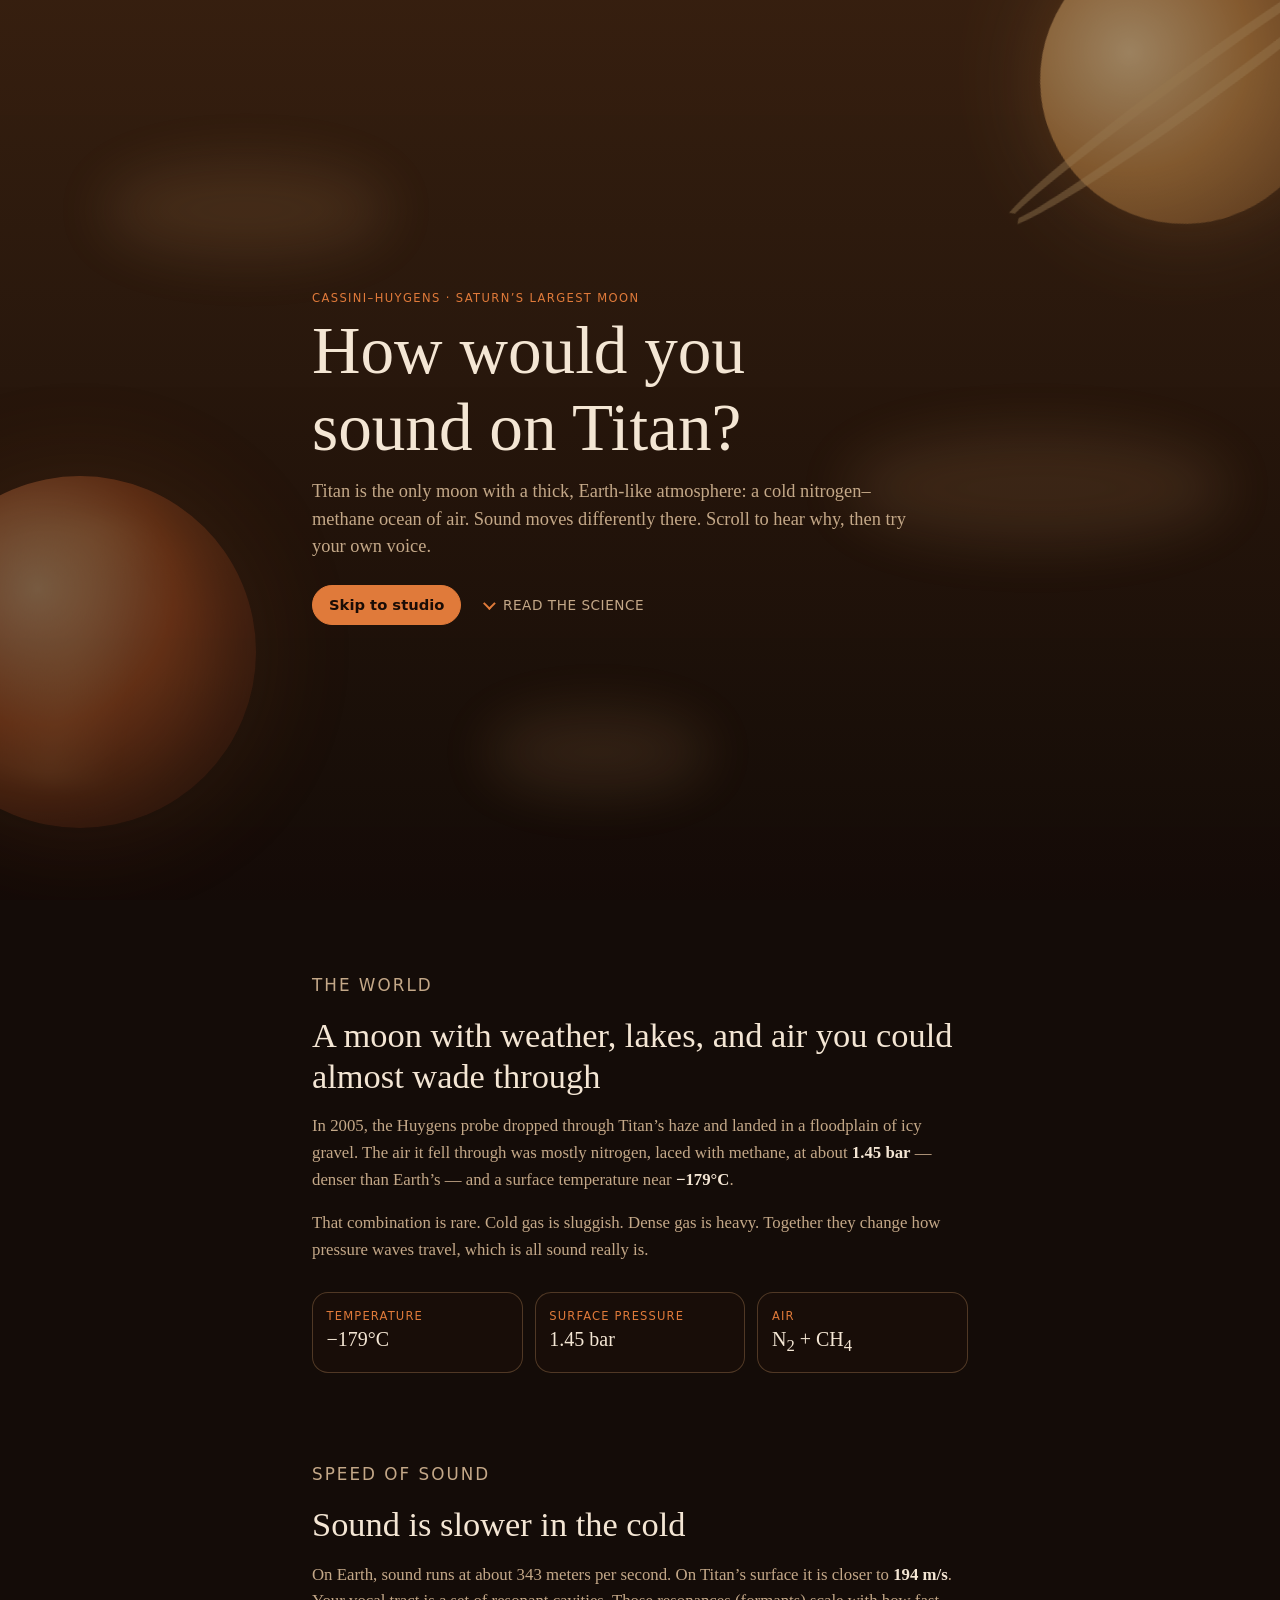
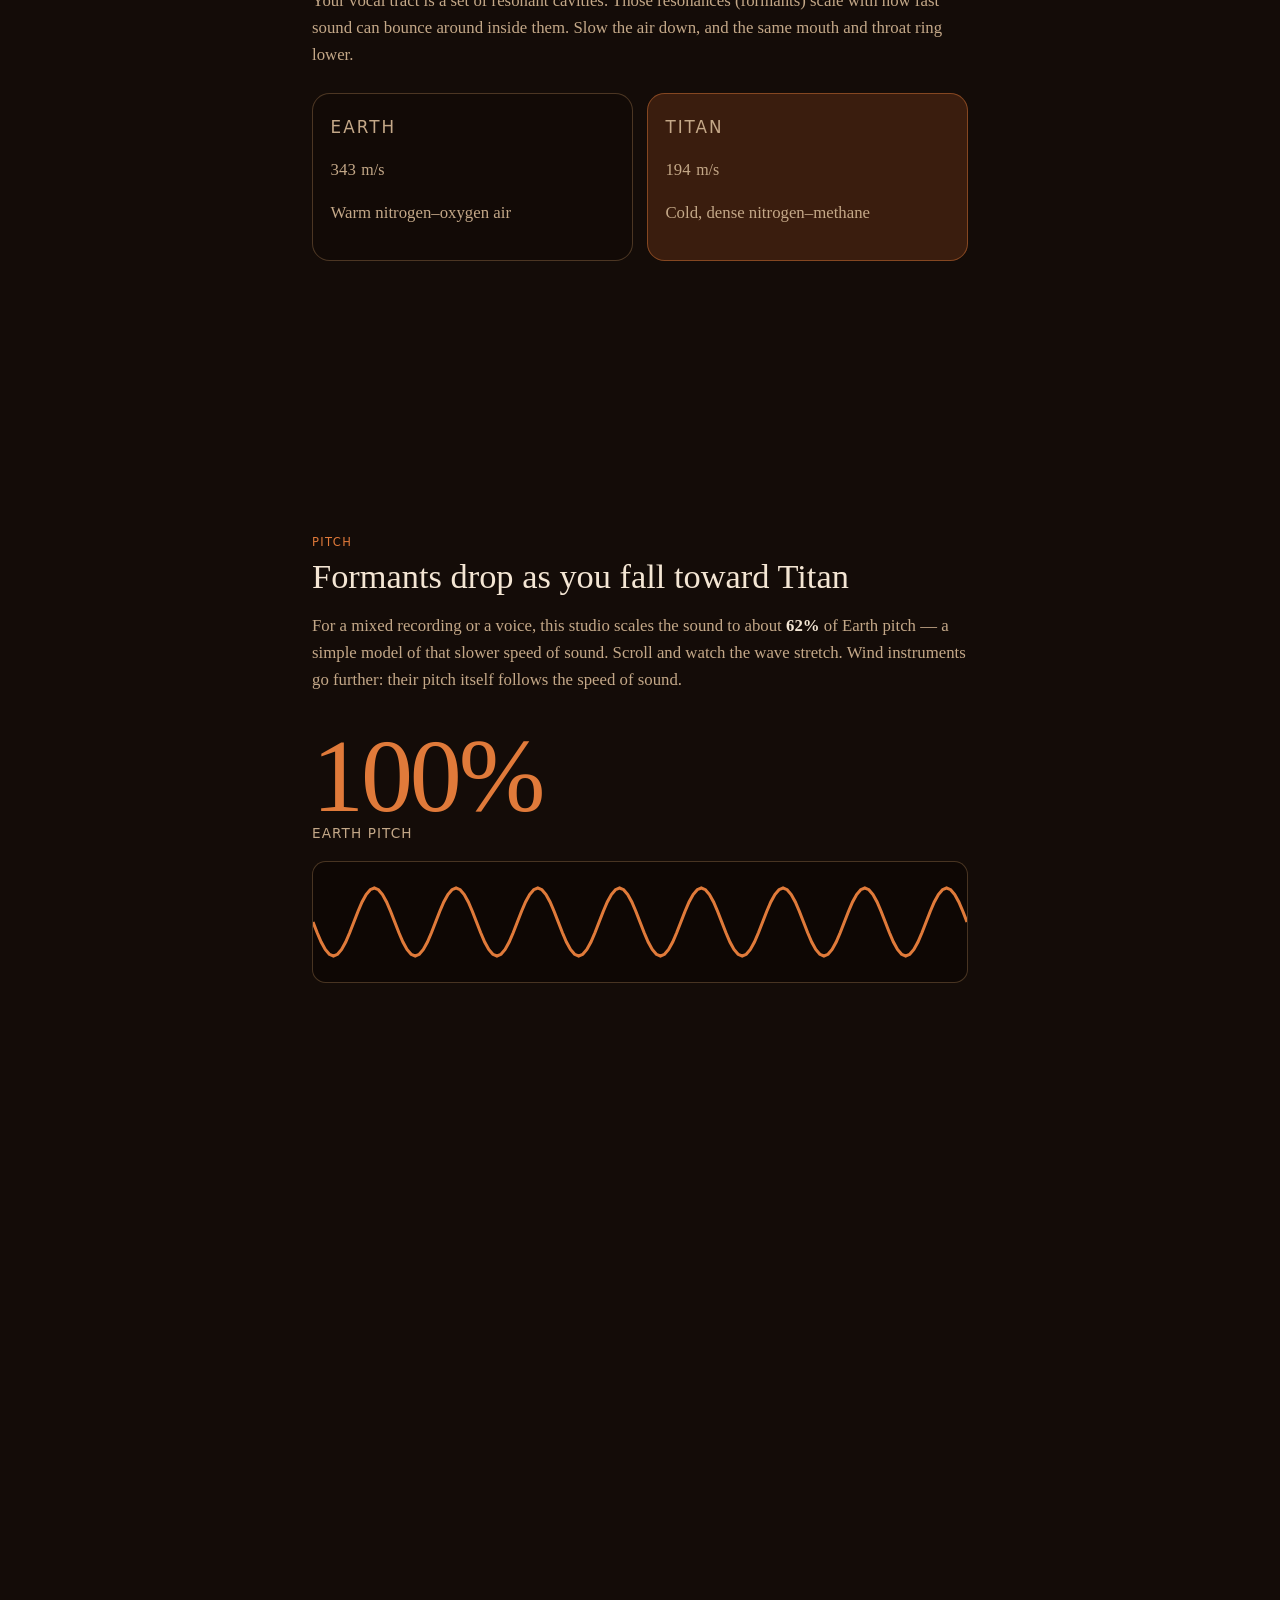
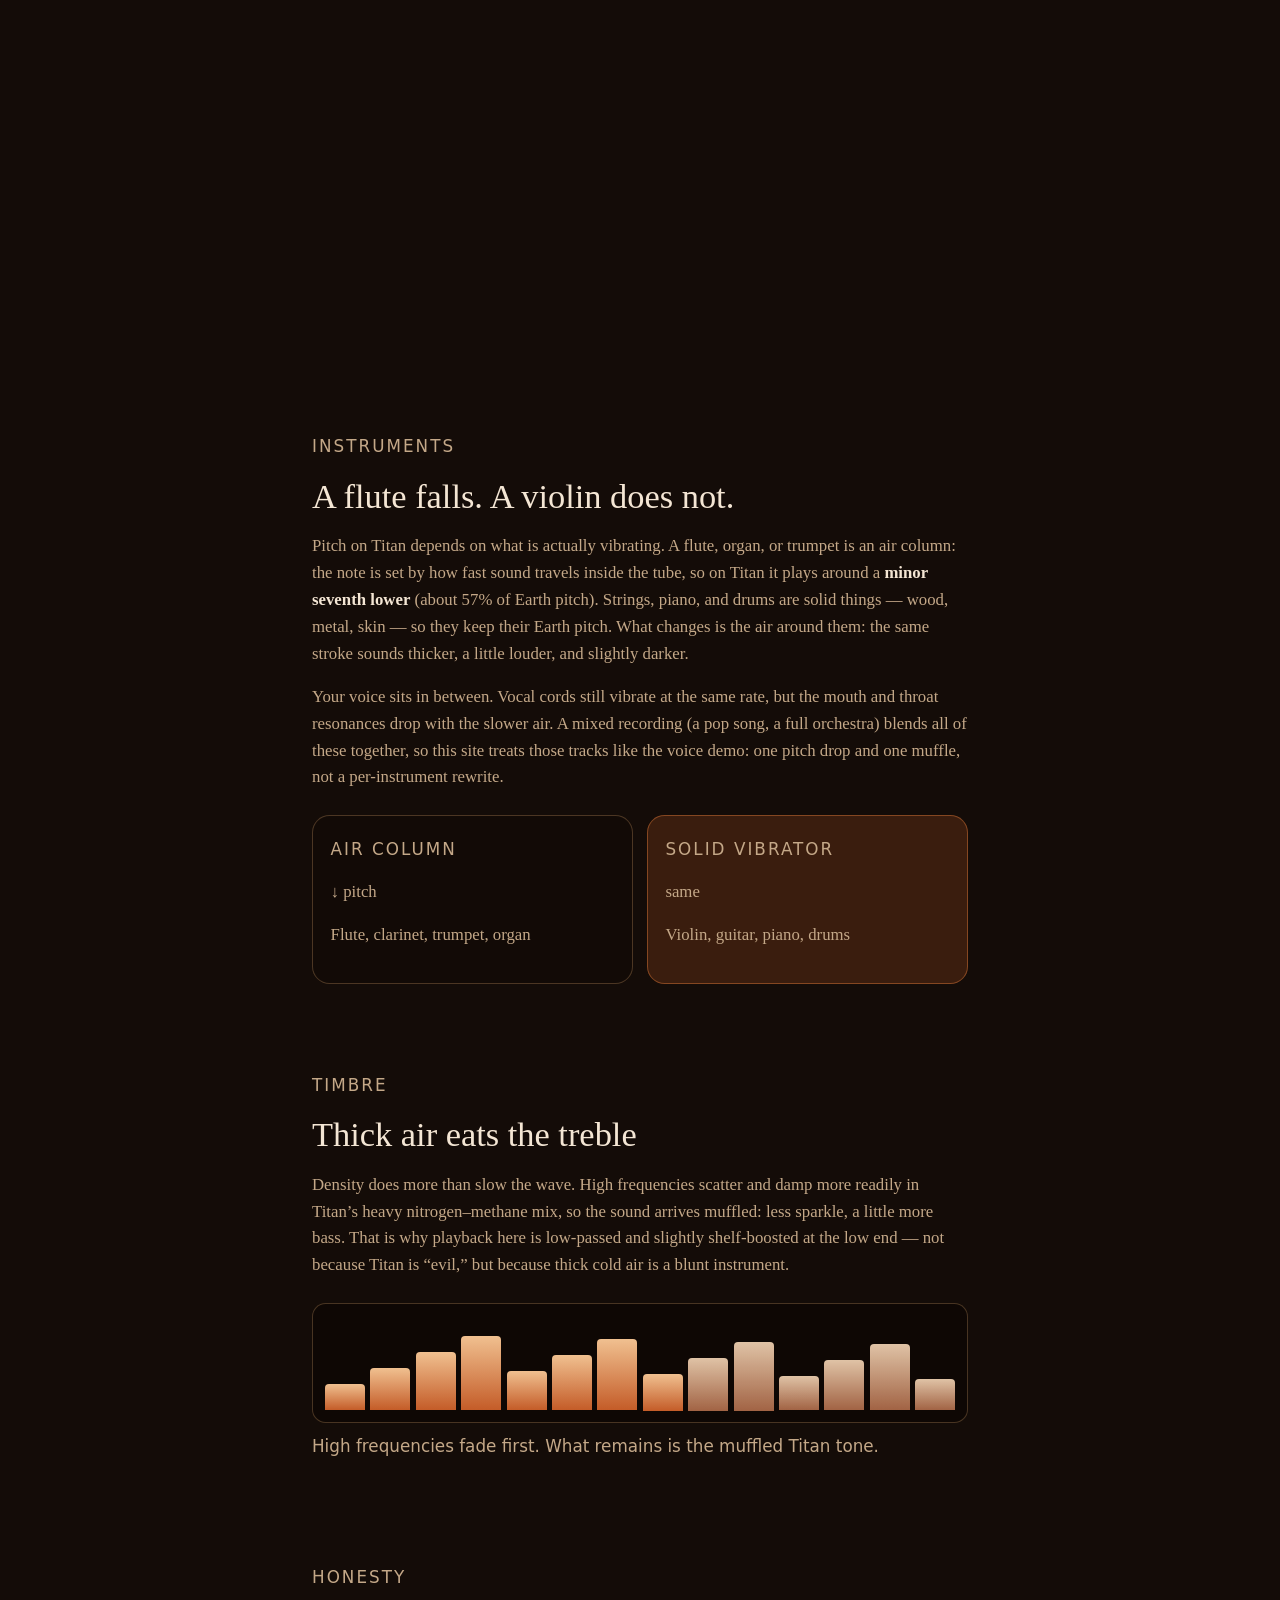
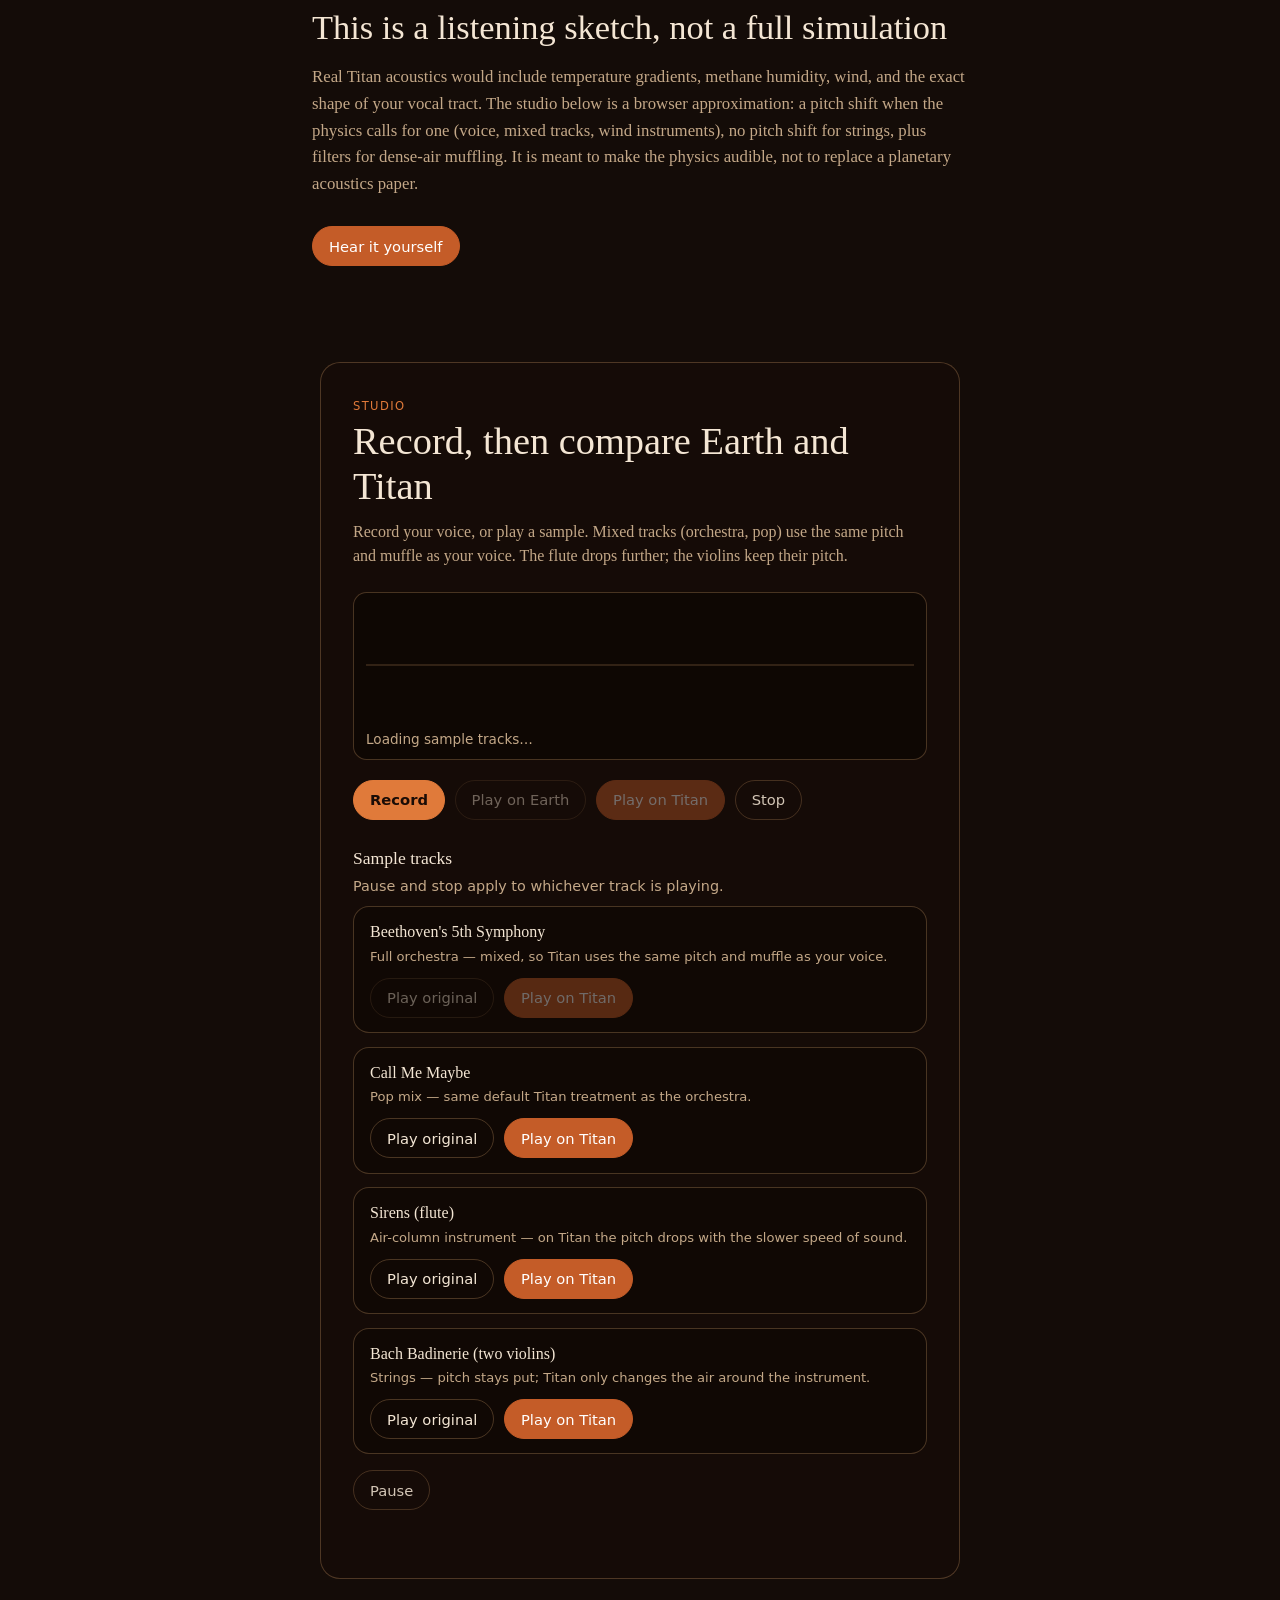
==== index.html @ 69916b78 "implementedplaying the remaining mp3s'" ====
<!DOCTYPE html>
<html lang="en">
  <head>
    <meta charset="UTF-8" />
    <meta name="viewport" content="width=device-width, initial-scale=1.0" />
    <title>Voice on Titan</title>
    <link rel="stylesheet" href="styles.css" />
  </head>
  <body>
    <div class="scroll-progress" id="scrollProgress" aria-hidden="true"></div>

    <div class="sky" aria-hidden="true">
      <div class="haze"></div>
      <div class="saturn"></div>
      <div class="titan-moon"></div>
      <div class="cloud c1"></div>
      <div class="cloud c2"></div>
      <div class="cloud c3"></div>
    </div>

    <header class="about">
      <section class="hero">
        <p class="eyebrow">Cassini–Huygens · Saturn’s largest moon</p>
        <h1>How would you sound on Titan?</h1>
        <p class="lede hero-lede">
          Titan is the only moon with a thick, Earth-like atmosphere: a cold
          nitrogen–methane ocean of air. Sound moves differently there. Scroll
          to hear why, then try your own voice.
        </p>
        <div class="hero-actions">
          <a class="btn primary" href="#lab">Skip to studio</a>
          <span class="scroll-hint">
            <span class="chevron" aria-hidden="true"></span>
            Read the science
          </span>
        </div>
      </section>

      <section class="chapter" data-reveal>
        <p class="eyebrow">The world</p>
        <h2>A moon with weather, lakes, and air you could almost wade through</h2>
        <p>
          In 2005, the Huygens probe dropped through Titan’s haze and landed in
          a floodplain of icy gravel. The air it fell through was mostly
          nitrogen, laced with methane, at about <strong>1.45 bar</strong> —
          denser than Earth’s — and a surface temperature near
          <strong>−179°C</strong>.
        </p>
        <p>
          That combination is rare. Cold gas is sluggish. Dense gas is heavy.
          Together they change how pressure waves travel, which is all sound
          really is.
        </p>
        <dl class="stats">
          <div>
            <dt>Temperature</dt>
            <dd>−179°C</dd>
          </div>
          <div>
            <dt>Surface pressure</dt>
            <dd>1.45 bar</dd>
          </div>
          <div>
            <dt>Air</dt>
            <dd>N<sub>2</sub> + CH<sub>4</sub></dd>
          </div>
        </dl>
      </section>

      <section class="chapter" data-reveal>
        <p class="eyebrow">Speed of sound</p>
        <h2>Sound is slower in the cold</h2>
        <p>
          On Earth, sound runs at about 343 meters per second. On Titan’s
          surface it is closer to <strong>194 m/s</strong>. Your vocal tract is
          a set of resonant cavities. Those resonances (formants) scale with
          how fast sound can bounce around inside them. Slow the air down, and
          the same mouth and throat ring lower.
        </p>
        <div class="speed-grid">
          <article class="speed-card earth">
            <p class="speed-place">Earth</p>
            <p class="speed-value">343<span>m/s</span></p>
            <p class="speed-note">Warm nitrogen–oxygen air</p>
          </article>
          <article class="speed-card titan-card">
            <p class="speed-place">Titan</p>
            <p class="speed-value">194<span>m/s</span></p>
            <p class="speed-note">Cold, dense nitrogen–methane</p>
          </article>
        </div>
      </section>

      <section class="pitch-stage" id="pitchStage">
        <div class="pitch-sticky">
          <p class="eyebrow">Pitch</p>
          <h2>Formants drop as you fall toward Titan</h2>
          <p class="pitch-copy">
            For a mixed recording or a voice, this studio scales the sound to
            about <strong id="pitchPct">62%</strong> of Earth pitch — a simple
            model of that slower speed of sound. Scroll and watch the wave
            stretch. Wind instruments go further: their pitch itself follows
            the speed of sound.
          </p>
          <p class="pitch-readout" id="pitchReadout">100%</p>
          <p class="pitch-caption" id="pitchCaption">Earth pitch</p>
          <div class="formant-wave" aria-hidden="true">
            <svg id="formantSvg" viewBox="0 0 640 120" preserveAspectRatio="none">
              <path id="formantPath" d="" fill="none" stroke="currentColor" stroke-width="3" />
            </svg>
          </div>
        </div>
      </section>

      <section class="chapter" data-reveal>
        <p class="eyebrow">Instruments</p>
        <h2>A flute falls. A violin does not.</h2>
        <p>
          Pitch on Titan depends on what is actually vibrating. A flute, organ,
          or trumpet is an air column: the note is set by how fast sound
          travels inside the tube, so on Titan it plays around a
          <strong>minor seventh lower</strong> (about 57% of Earth pitch).
          Strings, piano, and drums are solid things — wood, metal, skin —
          so they keep their Earth pitch. What changes is the air around them:
          the same stroke sounds thicker, a little louder, and slightly darker.
        </p>
        <p>
          Your voice sits in between. Vocal cords still vibrate at the same
          rate, but the mouth and throat resonances drop with the slower air.
          A mixed recording (a pop song, a full orchestra) blends all of these
          together, so this site treats those tracks like the voice demo: one
          pitch drop and one muffle, not a per-instrument rewrite.
        </p>
        <div class="instrument-grid">
          <article class="speed-card">
            <p class="speed-place">Air column</p>
            <p class="speed-value">↓ pitch</p>
            <p class="speed-note">Flute, clarinet, trumpet, organ</p>
          </article>
          <article class="speed-card titan-card">
            <p class="speed-place">Solid vibrator</p>
            <p class="speed-value">same</p>
            <p class="speed-note">Violin, guitar, piano, drums</p>
          </article>
        </div>
      </section>

      <section class="chapter" data-reveal>
        <p class="eyebrow">Timbre</p>
        <h2>Thick air eats the treble</h2>
        <p>
          Density does more than slow the wave. High frequencies scatter and
          damp more readily in Titan’s heavy nitrogen–methane mix, so the
          sound arrives muffled: less sparkle, a little more bass. That is why
          playback here is low-passed and slightly shelf-boosted at the low
          end — not because Titan is “evil,” but because thick cold air is a
          blunt instrument.
        </p>
        <div class="spectrum" id="spectrum" aria-hidden="true"></div>
        <p class="spectrum-caption">
          High frequencies fade first. What remains is the muffled Titan tone.
        </p>
      </section>

      <section class="chapter caveat" data-reveal>
        <p class="eyebrow">Honesty</p>
        <h2>This is a listening sketch, not a full simulation</h2>
        <p>
          Real Titan acoustics would include temperature gradients, methane
          humidity, wind, and the exact shape of your vocal tract. The studio
          below is a browser approximation: a pitch shift when the physics
          calls for one (voice, mixed tracks, wind instruments), no pitch
          shift for strings, plus filters for dense-air muffling. It is meant
          to make the physics audible, not to replace a planetary acoustics
          paper.
        </p>
        <a class="btn titan" href="#lab">Hear it yourself</a>
      </section>
    </header>

    <main class="panel" id="lab">
      <p class="eyebrow">Studio</p>
      <h2 class="studio-title">Record, then compare Earth and Titan</h2>
      <p class="lede">
        Record your voice, or play a sample. Mixed tracks (orchestra, pop)
        use the same pitch and muffle as your voice. The flute drops further;
        the violins keep their pitch.
      </p>

      <div class="viz">
        <canvas id="wave" width="640" height="120" aria-hidden="true"></canvas>
        <p id="status" class="status">Ready when you are.</p>
      </div>

      <div class="controls">
        <button id="recordBtn" type="button" class="btn primary">
          Record
        </button>
        <button id="playEarthBtn" type="button" class="btn" disabled>
          Play on Earth
        </button>
        <button id="playTitanBtn" type="button" class="btn titan" disabled>
          Play on Titan
        </button>
        <button id="stopBtn" type="button" class="btn ghost" disabled>
          Stop
        </button>
      </div>

      <section class="sample">
        <h2>Sample tracks</h2>
        <p class="sample-name">
          Pause and stop apply to whichever track is playing.
        </p>
        <div id="sampleList" class="sample-list"></div>
        <div class="controls">
          <button id="pauseSampleBtn" type="button" class="btn ghost" disabled>
            Pause
          </button>
        </div>
      </section>
    </main>

    <script src="constants.js"></script>
    <script src="about.js"></script>
    <script src="app.js"></script>
  </body>
</html>
---- styles.css ----
:root {
  --bg: #140c08;
  --panel: rgba(28, 16, 10, 0.78);
  --text: #f4e6d4;
  --muted: #c4a888;
  --accent: #e07a3a;
  --titan: #c45c28;
  --line: rgba(224, 168, 112, 0.28);
}

* {
  box-sizing: border-box;
}

html {
  scroll-behavior: smooth;
}

html,
body {
  margin: 0;
  min-height: 100%;
}

body {
  font-family: Georgia, "Times New Roman", serif;
  color: var(--text);
  background:
    radial-gradient(1200px 700px at 70% -10%, #6a3a18 0%, transparent 55%),
    radial-gradient(900px 600px at 10% 110%, #3a2218 0%, transparent 50%),
    var(--bg);
  overflow-x: hidden;
}

.scroll-progress {
  position: fixed;
  top: 0;
  left: 0;
  z-index: 20;
  height: 3px;
  width: 100%;
  background: var(--accent);
  transform: scaleX(0);
  transform-origin: left center;
  pointer-events: none;
}

.sky {
  position: fixed;
  inset: 0;
  pointer-events: none;
  overflow: hidden;
}

.haze {
  position: fixed;
  inset: 0;
  pointer-events: none;
  background: linear-gradient(
    180deg,
    rgba(210, 120, 50, 0.18),
    rgba(20, 10, 6, 0.35)
  );
}

.saturn {
  position: fixed;
  top: -4rem;
  right: -3rem;
  width: 18rem;
  height: 18rem;
  border-radius: 50%;
  background: radial-gradient(circle at 35% 35%, #f0d2a0, #c48a48 45%, #6a4020);
  box-shadow: 0 0 80px rgba(226, 150, 70, 0.35);
  opacity: 0.55;
  pointer-events: none;
}

.saturn::after {
  content: "";
  position: absolute;
  left: -30%;
  top: 46%;
  width: 160%;
  height: 1.4rem;
  border-radius: 50%;
  border: 10px solid rgba(230, 190, 130, 0.45);
  border-left-color: transparent;
  border-right-color: transparent;
  transform: rotate(-18deg);
}

.titan-moon {
  position: absolute;
  left: -6rem;
  bottom: 8%;
  width: 22rem;
  height: 22rem;
  border-radius: 50%;
  background:
    radial-gradient(circle at 38% 32%, #f0c090, #c45c28 42%, #5a2814 78%, #1a0c08);
  box-shadow:
    0 0 120px rgba(226, 120, 50, 0.28),
    inset -2rem 0 3rem rgba(80, 40, 20, 0.35);
  opacity: 0.42;
}

.titan-moon::before {
  content: "";
  position: absolute;
  inset: 12% -8%;
  border-radius: 50%;
  background: linear-gradient(
    100deg,
    transparent 30%,
    rgba(255, 190, 120, 0.18) 48%,
    transparent 62%
  );
  filter: blur(8px);
}

.cloud {
  position: absolute;
  border-radius: 50%;
  filter: blur(28px);
  opacity: 0.28;
  background: rgba(232, 168, 110, 0.45);
}

.cloud.c1 {
  width: 18rem;
  height: 6rem;
  top: 18%;
  left: 8%;
  animation: drift 28s ease-in-out infinite;
}

.cloud.c2 {
  width: 24rem;
  height: 7rem;
  top: 48%;
  right: 4%;
  animation: drift 36s ease-in-out infinite reverse;
}

.cloud.c3 {
  width: 14rem;
  height: 5rem;
  bottom: 12%;
  left: 38%;
  animation: drift 22s ease-in-out infinite;
}

@keyframes drift {
  0%,
  100% {
    translate: 0 0;
  }
  50% {
    translate: 40px -18px;
  }
}

.about {
  position: relative;
  z-index: 1;
  max-width: 44rem;
  margin: 0 auto;
  padding: 0 1.5rem 4rem;
}

.hero {
  min-height: 100vh;
  display: flex;
  flex-direction: column;
  justify-content: center;
  padding: 4rem 0 3rem;
}

.hero h1 {
  font-size: clamp(2.4rem, 8vw, 4.2rem);
  max-width: 14ch;
}

.hero-lede {
  font-size: 1.15rem;
  max-width: 38rem;
}

.hero-actions {
  display: flex;
  flex-wrap: wrap;
  align-items: center;
  gap: 1.1rem 1.5rem;
}

.scroll-hint {
  display: inline-flex;
  align-items: center;
  gap: 0.55rem;
  color: var(--muted);
  font-family: system-ui, sans-serif;
  font-size: 0.85rem;
  letter-spacing: 0.04em;
  text-transform: uppercase;
}

.chevron {
  width: 0.55rem;
  height: 0.55rem;
  margin-top: -0.2rem;
  border-right: 2px solid var(--accent);
  border-bottom: 2px solid var(--accent);
  transform: rotate(45deg);
  animation: bob 1.8s ease-in-out infinite;
}

@keyframes bob {
  0%,
  100% {
    translate: 0 0;
  }
  50% {
    translate: 0 6px;
  }
}

.chapter {
  padding: 4.5rem 0 1rem;
}

.chapter h2,
.pitch-sticky h2 {
  margin: 0 0 1rem;
  font-size: clamp(1.5rem, 4vw, 2.15rem);
  line-height: 1.2;
  font-weight: 500;
}

.chapter p,
.pitch-copy {
  margin: 0 0 1rem;
  color: var(--muted);
  line-height: 1.6;
  font-size: 1.05rem;
}

.chapter p strong,
.pitch-copy strong {
  color: var(--text);
  font-weight: 600;
}

.stats {
  display: grid;
  grid-template-columns: repeat(3, 1fr);
  gap: 0.75rem;
  margin: 1.75rem 0 0;
}

.stats div {
  padding: 1rem 0.85rem;
  border: 1px solid var(--line);
  border-radius: 1rem;
  background: rgba(28, 16, 10, 0.55);
}

.stats dt {
  margin: 0 0 0.35rem;
  font-family: system-ui, sans-serif;
  font-size: 0.72rem;
  letter-spacing: 0.1em;
  text-transform: uppercase;
  color: var(--accent);
}

.stats dd {
  margin: 0;
  font-size: 1.25rem;
}

.speed-grid,
.instrument-grid {
  display: grid;
  grid-template-columns: 1fr 1fr;
  gap: 0.85rem;
  margin-top: 1.5rem;
}

.speed-card {
  padding: 1.25rem 1.1rem 1.1rem;
  border-radius: 1.1rem;
  border: 1px solid var(--line);
  background: rgba(18, 10, 6, 0.55);
}

.speed-card.titan-card {
  background: rgba(196, 92, 40, 0.22);
  border-color: rgba(224, 122, 58, 0.45);
}

.speed-place {
  margin: 0;
  font-family: system-ui, sans-serif;
  font-size: 0.75rem;
  letter-spacing: 0.12em;
  text-transform: uppercase;
  color: var(--muted);
}

.speed-value {
  margin: 0.35rem 0 0.2rem;
  font-size: clamp(2.2rem, 6vw, 3.2rem);
  line-height: 1;
}

.speed-value span {
  margin-left: 0.35rem;
  font-size: 1rem;
  color: var(--muted);
}

.speed-note {
  margin: 0;
  color: var(--muted);
  font-size: 0.9rem;
}

.pitch-stage {
  height: 180vh;
  margin: 2rem 0;
}

.pitch-sticky {
  position: sticky;
  top: 0;
  min-height: 100vh;
  display: flex;
  flex-direction: column;
  justify-content: center;
  padding: 3rem 0;
}

.pitch-readout {
  margin: 1.25rem 0 0.15rem;
  font-size: clamp(3.5rem, 12vw, 6.5rem);
  line-height: 0.9;
  letter-spacing: -0.03em;
  color: var(--accent);
}

.pitch-caption {
  margin: 0 0 1.25rem;
  font-family: system-ui, sans-serif;
  font-size: 0.85rem;
  letter-spacing: 0.08em;
  text-transform: uppercase;
  color: var(--muted);
}

.formant-wave {
  color: #e07a3a;
  border: 1px solid var(--line);
  border-radius: 0.85rem;
  background: rgba(8, 4, 2, 0.45);
  overflow: hidden;
}

.formant-wave svg {
  display: block;
  width: 100%;
  height: 120px;
}

.spectrum {
  display: flex;
  align-items: flex-end;
  gap: 0.35rem;
  height: 7.5rem;
  margin: 1.5rem 0 0.6rem;
  padding: 0.75rem;
  border: 1px solid var(--line);
  border-radius: 0.85rem;
  background: rgba(8, 4, 2, 0.45);
}

.spectrum span {
  flex: 1;
  border-radius: 4px 4px 0 0;
  background: linear-gradient(180deg, #f0c090, var(--titan));
  transform-origin: bottom;
  opacity: 0.2;
  transform: scaleY(0.35);
}

.chapter.is-in .spectrum span {
  animation: riseBar 0.9s ease forwards;
  animation-delay: calc(var(--i) * 45ms);
}

.chapter.is-in .spectrum span:nth-child(n + 9) {
  opacity: 0.28;
  filter: grayscale(0.4);
}

.chapter.is-in .spectrum span:nth-child(n + 12) {
  opacity: 0.12;
}

@keyframes riseBar {
  to {
    opacity: 1;
    transform: scaleY(1);
  }
}

.spectrum-caption {
  font-family: system-ui, sans-serif;
  font-size: 0.82rem;
  color: var(--muted);
}

.caveat .btn {
  display: inline-block;
  margin-top: 0.75rem;
  text-decoration: none;
}

a.btn {
  text-decoration: none;
}

[data-reveal] {
  opacity: 0;
  transform: translateY(28px);
  transition: opacity 0.8s ease, transform 0.8s ease;
}

[data-reveal].is-in {
  opacity: 1;
  transform: none;
}

.panel {
  position: relative;
  z-index: 1;
  max-width: 40rem;
  margin: 1rem auto 5rem;
  padding: 2.25rem 2rem 2.5rem;
  background: rgba(22, 12, 8, 0.92);
  border: 1px solid var(--line);
  border-radius: 1.25rem;
  backdrop-filter: blur(10px);
  scroll-margin-top: 1.5rem;
}

.eyebrow {
  margin: 0 0 0.4rem;
  letter-spacing: 0.12em;
  text-transform: uppercase;
  font-size: 0.72rem;
  font-family: system-ui, sans-serif;
  color: var(--accent);
}

h1,
.studio-title {
  margin: 0 0 0.75rem;
  font-size: clamp(1.8rem, 4vw, 2.4rem);
  line-height: 1.15;
  font-weight: 500;
}

.lede {
  margin: 0 0 1.5rem;
  color: var(--muted);
  line-height: 1.5;
}

.viz {
  border: 1px solid var(--line);
  border-radius: 0.85rem;
  padding: 0.75rem;
  background: rgba(8, 4, 2, 0.45);
  margin-bottom: 1.25rem;
}

canvas {
  display: block;
  width: 100%;
  height: 120px;
}

.status {
  margin: 0.4rem 0 0;
  font-family: system-ui, sans-serif;
  font-size: 0.85rem;
  color: var(--muted);
}

.controls {
  display: flex;
  flex-wrap: wrap;
  gap: 0.6rem;
  margin-bottom: 1.75rem;
}

.btn {
  appearance: none;
  border: 1px solid var(--line);
  background: transparent;
  color: var(--text);
  padding: 0.65rem 1rem;
  border-radius: 999px;
  font-family: system-ui, sans-serif;
  font-size: 0.92rem;
  cursor: pointer;
}

.btn:disabled {
  opacity: 0.4;
  cursor: not-allowed;
}

.btn.primary {
  background: var(--accent);
  border-color: var(--accent);
  color: #1a0c06;
  font-weight: 600;
}

.btn.primary.recording {
  background: #c43c28;
  border-color: #c43c28;
  color: #fff;
}

.btn.titan {
  background: var(--titan);
  border-color: var(--titan);
  color: #fff;
}

.btn.ghost {
  opacity: 0.85;
}

.sample {
  margin-bottom: 0;
}

.sample h2 {
  margin: 0 0 0.6rem;
  font-size: 1.1rem;
  font-weight: 500;
}

.sample-name {
  margin: 0 0 0.75rem;
  color: var(--muted);
  font-family: system-ui, sans-serif;
  font-size: 0.9rem;
}

.sample-list {
  display: grid;
  gap: 0.85rem;
  margin-bottom: 1rem;
}

.sample-card {
  padding: 1rem 1rem 0.9rem;
  border: 1px solid var(--line);
  border-radius: 1rem;
  background: rgba(8, 4, 2, 0.35);
}

.sample-card h3 {
  margin: 0 0 0.35rem;
  font-size: 1rem;
  font-weight: 500;
}

.sample-card .sample-note {
  margin: 0 0 0.75rem;
  color: var(--muted);
  font-family: system-ui, sans-serif;
  font-size: 0.82rem;
  line-height: 1.45;
}

.sample-card .controls {
  margin-bottom: 0;
}

@media (max-width: 600px) {
  .panel {
    margin: 1.5rem 1rem 3rem;
    padding: 1.5rem 1.15rem 1.75rem;
  }

  .stats,
  .speed-grid,
  .instrument-grid {
    grid-template-columns: 1fr;
  }

  .saturn,
  .titan-moon {
    opacity: 0.28;
  }
}

@media (prefers-reduced-motion: reduce) {
  html {
    scroll-behavior: auto;
  }

  .cloud,
  .chevron,
  [data-reveal],
  .chapter.is-in .spectrum span {
    animation: none;
    transition: none;
    opacity: 1;
    transform: none;
  }
}
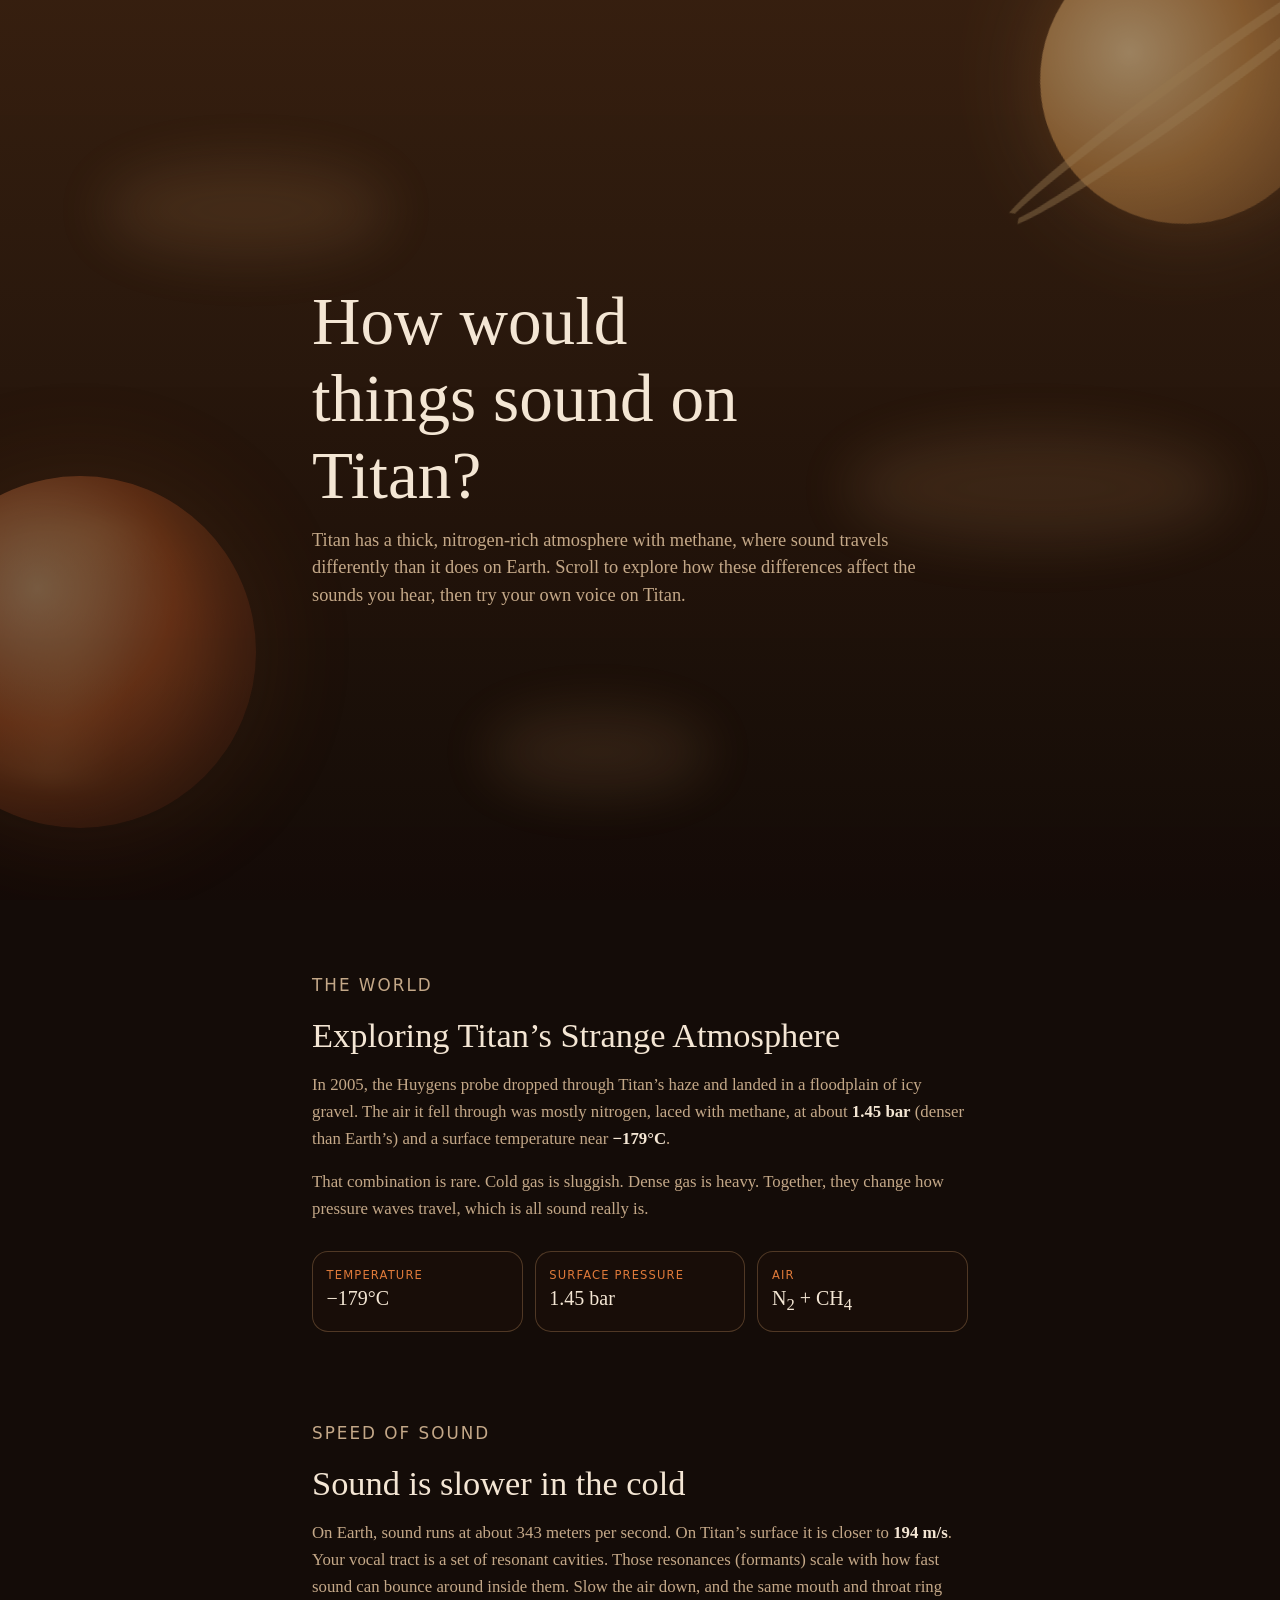
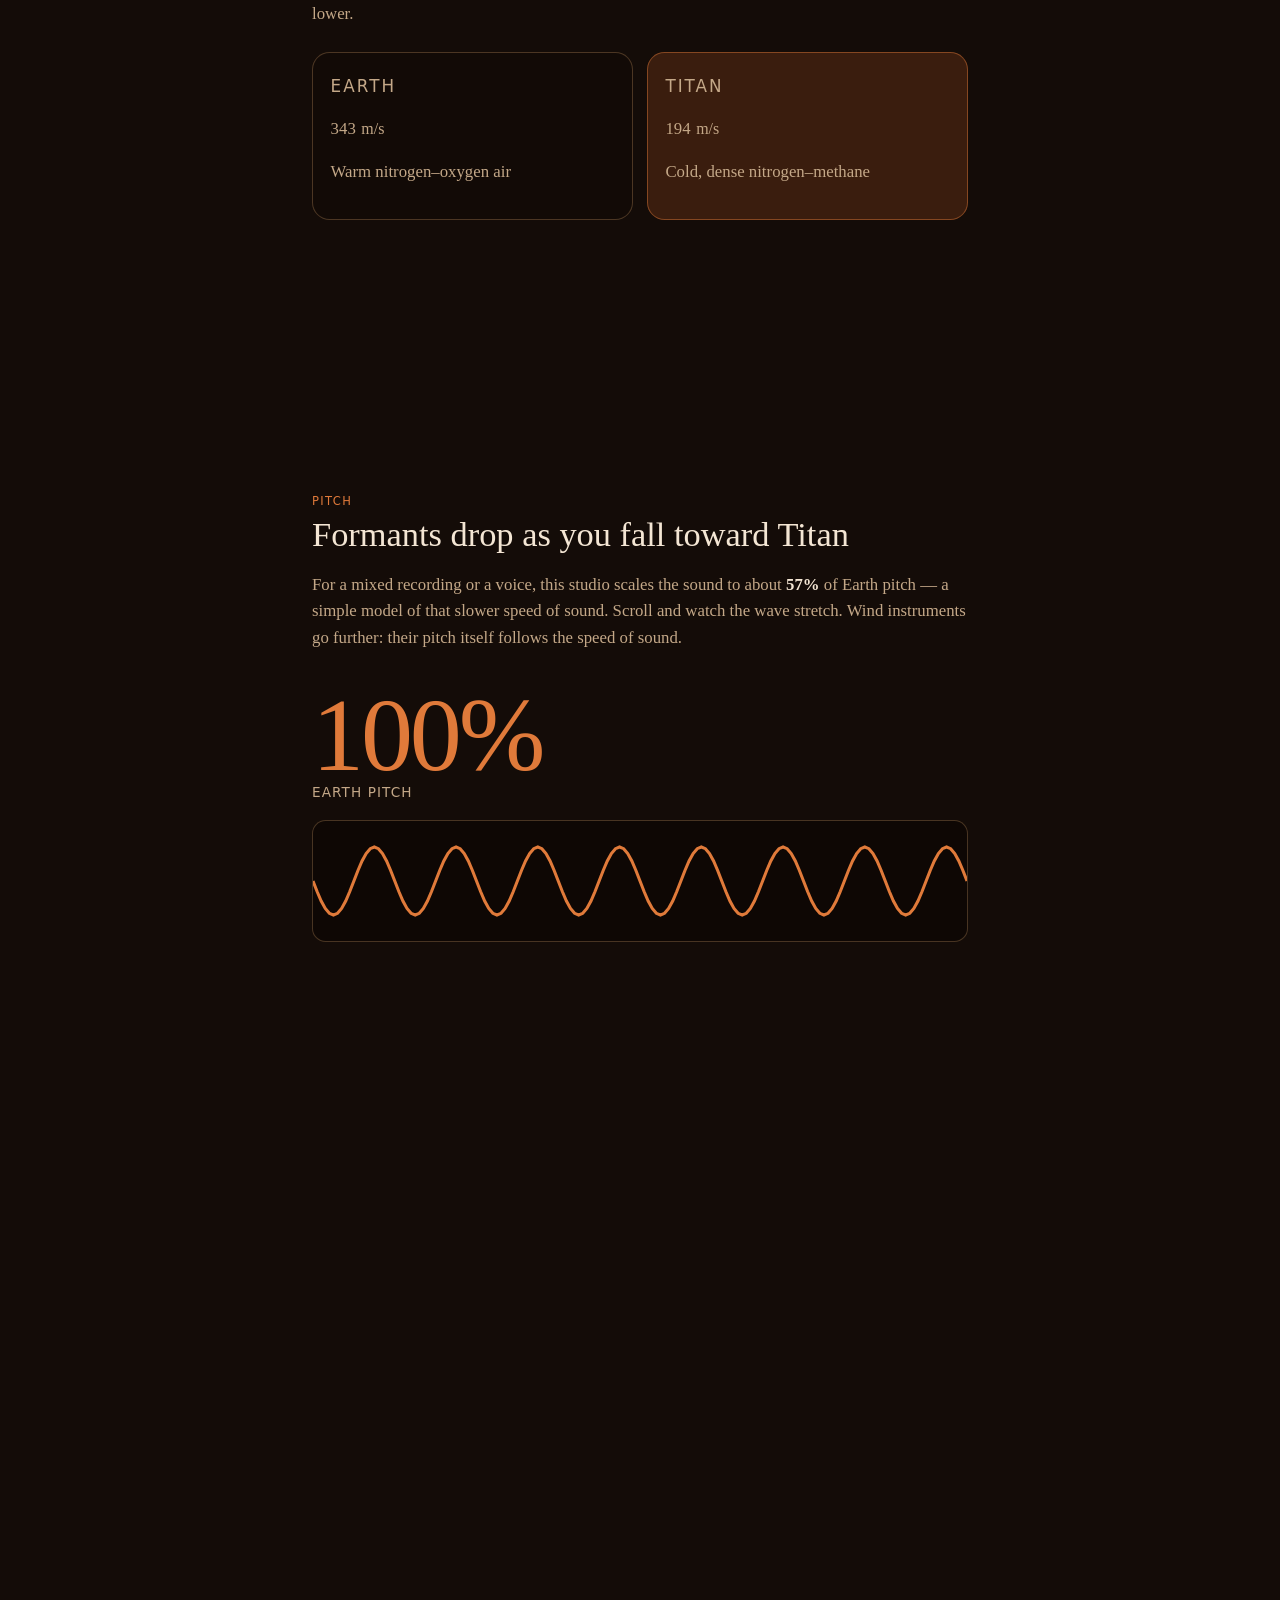
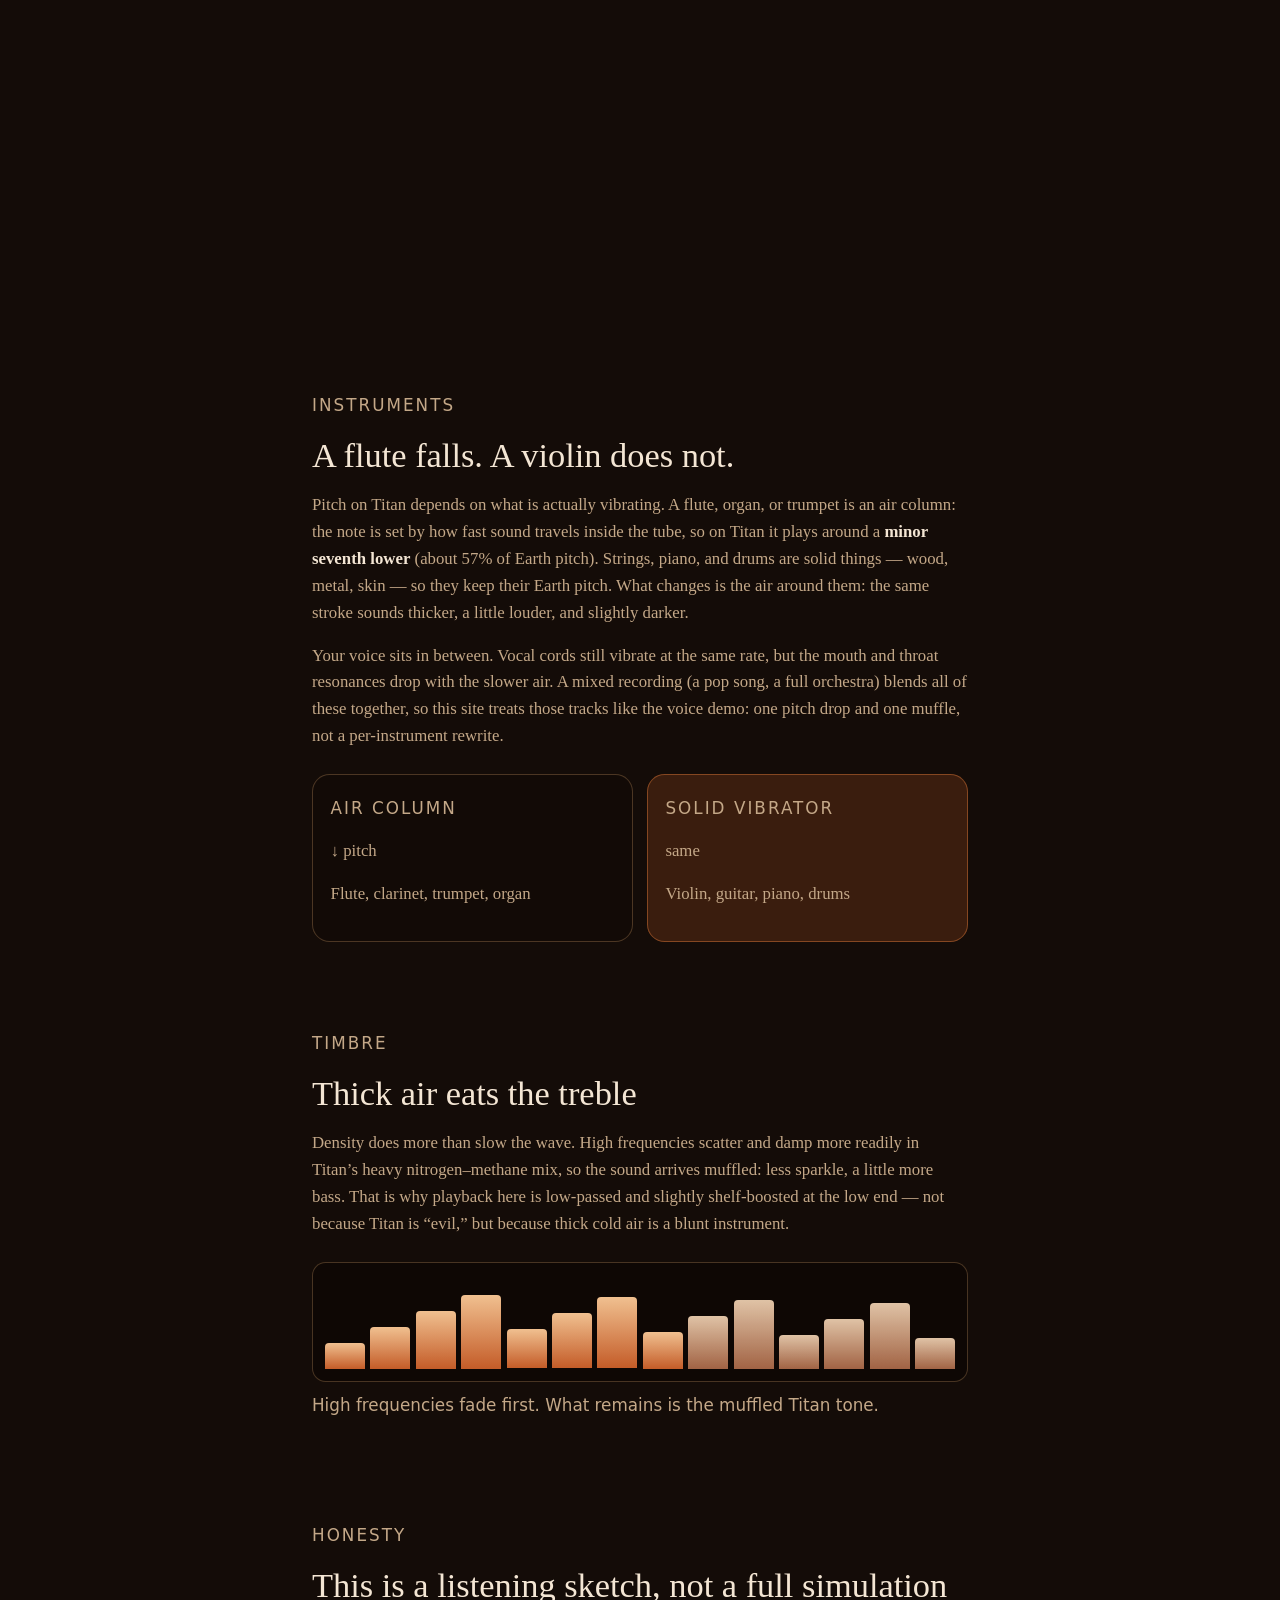
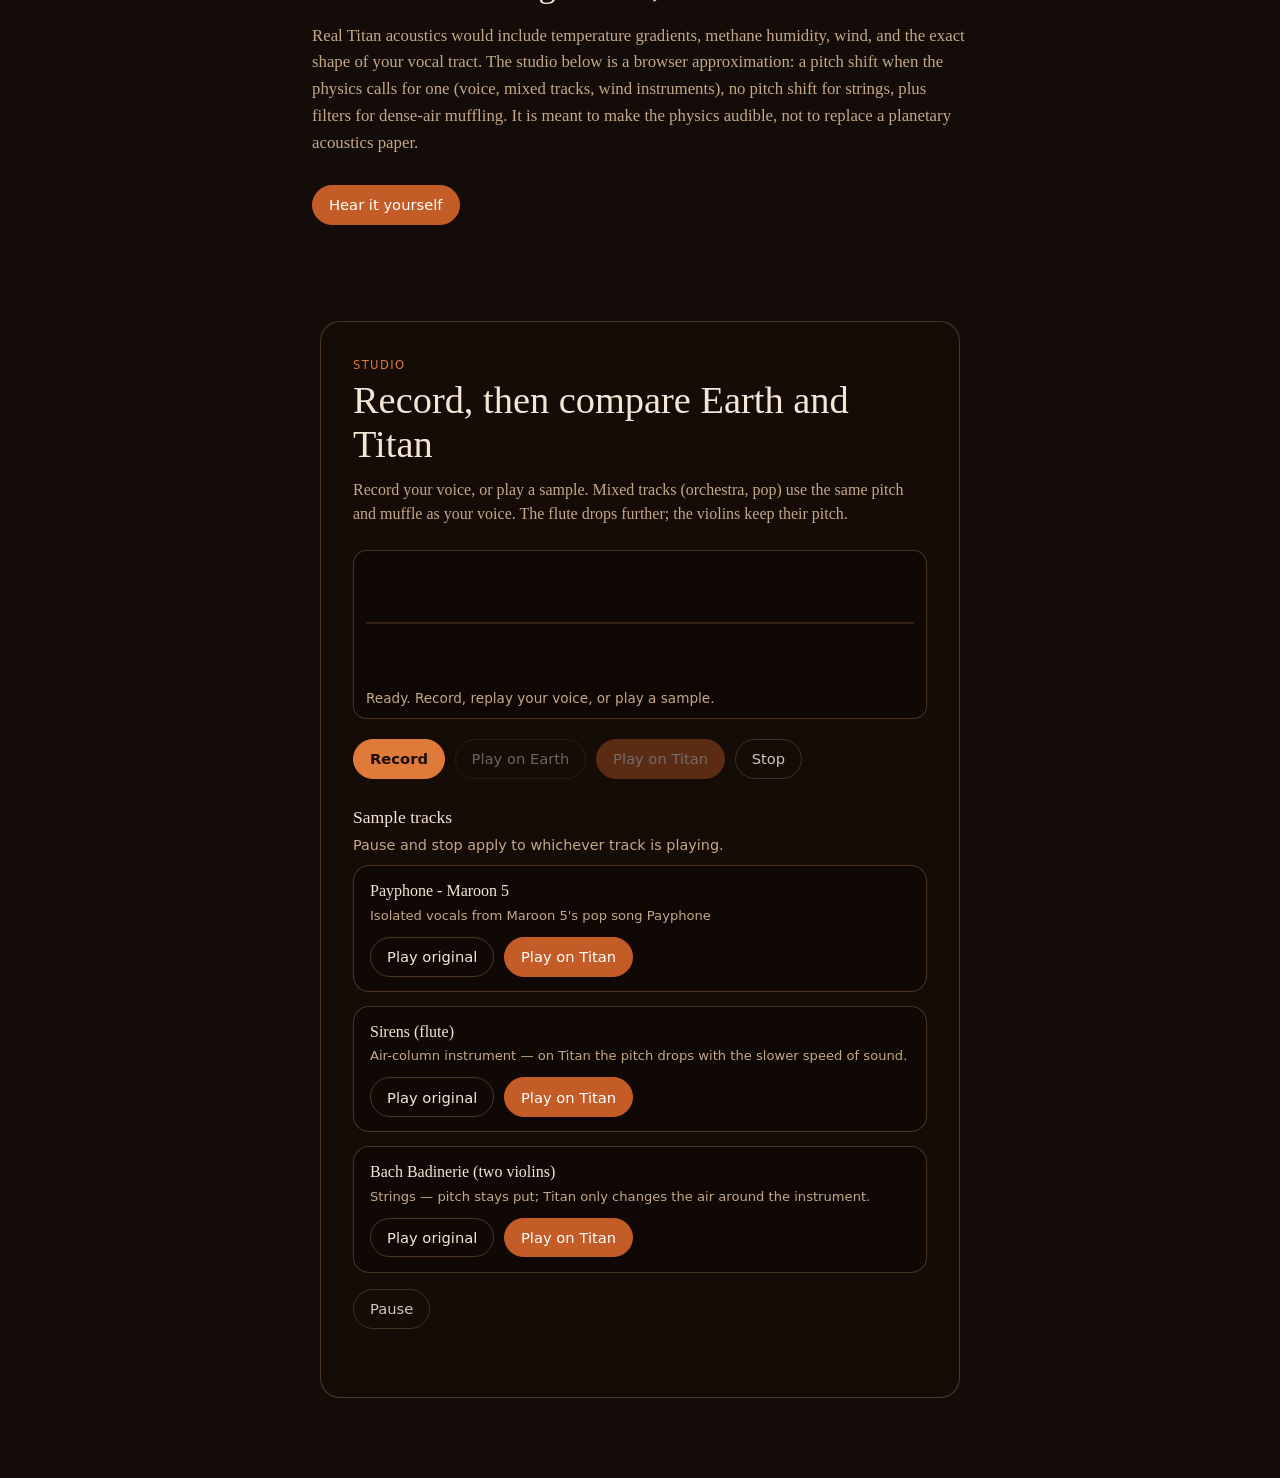
==== commit d372bc1c: "html changes" ====
--- a/index.html
+++ b/index.html
@@ -20,35 +20,24 @@
 
     <header class="about">
       <section class="hero">
-        <p class="eyebrow">Cassini–Huygens · Saturn’s largest moon</p>
-        <h1>How would you sound on Titan?</h1>
+        <h1>How would things sound on Titan?</h1>
         <p class="lede hero-lede">
-          Titan is the only moon with a thick, Earth-like atmosphere: a cold
-          nitrogen–methane ocean of air. Sound moves differently there. Scroll
-          to hear why, then try your own voice.
-        </p>
-        <div class="hero-actions">
-          <a class="btn primary" href="#lab">Skip to studio</a>
-          <span class="scroll-hint">
-            <span class="chevron" aria-hidden="true"></span>
-            Read the science
-          </span>
-        </div>
+          Titan has a thick, nitrogen-rich atmosphere with methane, where sound travels differently than it does on Earth. Scroll to explore how these differences affect the sounds you hear, then try your own voice on Titan.
+        </p>
       </section>
 
       <section class="chapter" data-reveal>
         <p class="eyebrow">The world</p>
-        <h2>A moon with weather, lakes, and air you could almost wade through</h2>
+        <h2>Exploring Titan’s Strange Atmosphere</h2>
         <p>
           In 2005, the Huygens probe dropped through Titan’s haze and landed in
           a floodplain of icy gravel. The air it fell through was mostly
-          nitrogen, laced with methane, at about <strong>1.45 bar</strong> —
-          denser than Earth’s — and a surface temperature near
+          nitrogen, laced with methane, at about <strong>1.45 bar</strong> (denser than Earth’s) and a surface temperature near
           <strong>−179°C</strong>.
         </p>
         <p>
           That combination is rare. Cold gas is sluggish. Dense gas is heavy.
-          Together they change how pressure waves travel, which is all sound
+          Together, they change how pressure waves travel, which is all sound
           really is.
         </p>
         <dl class="stats">
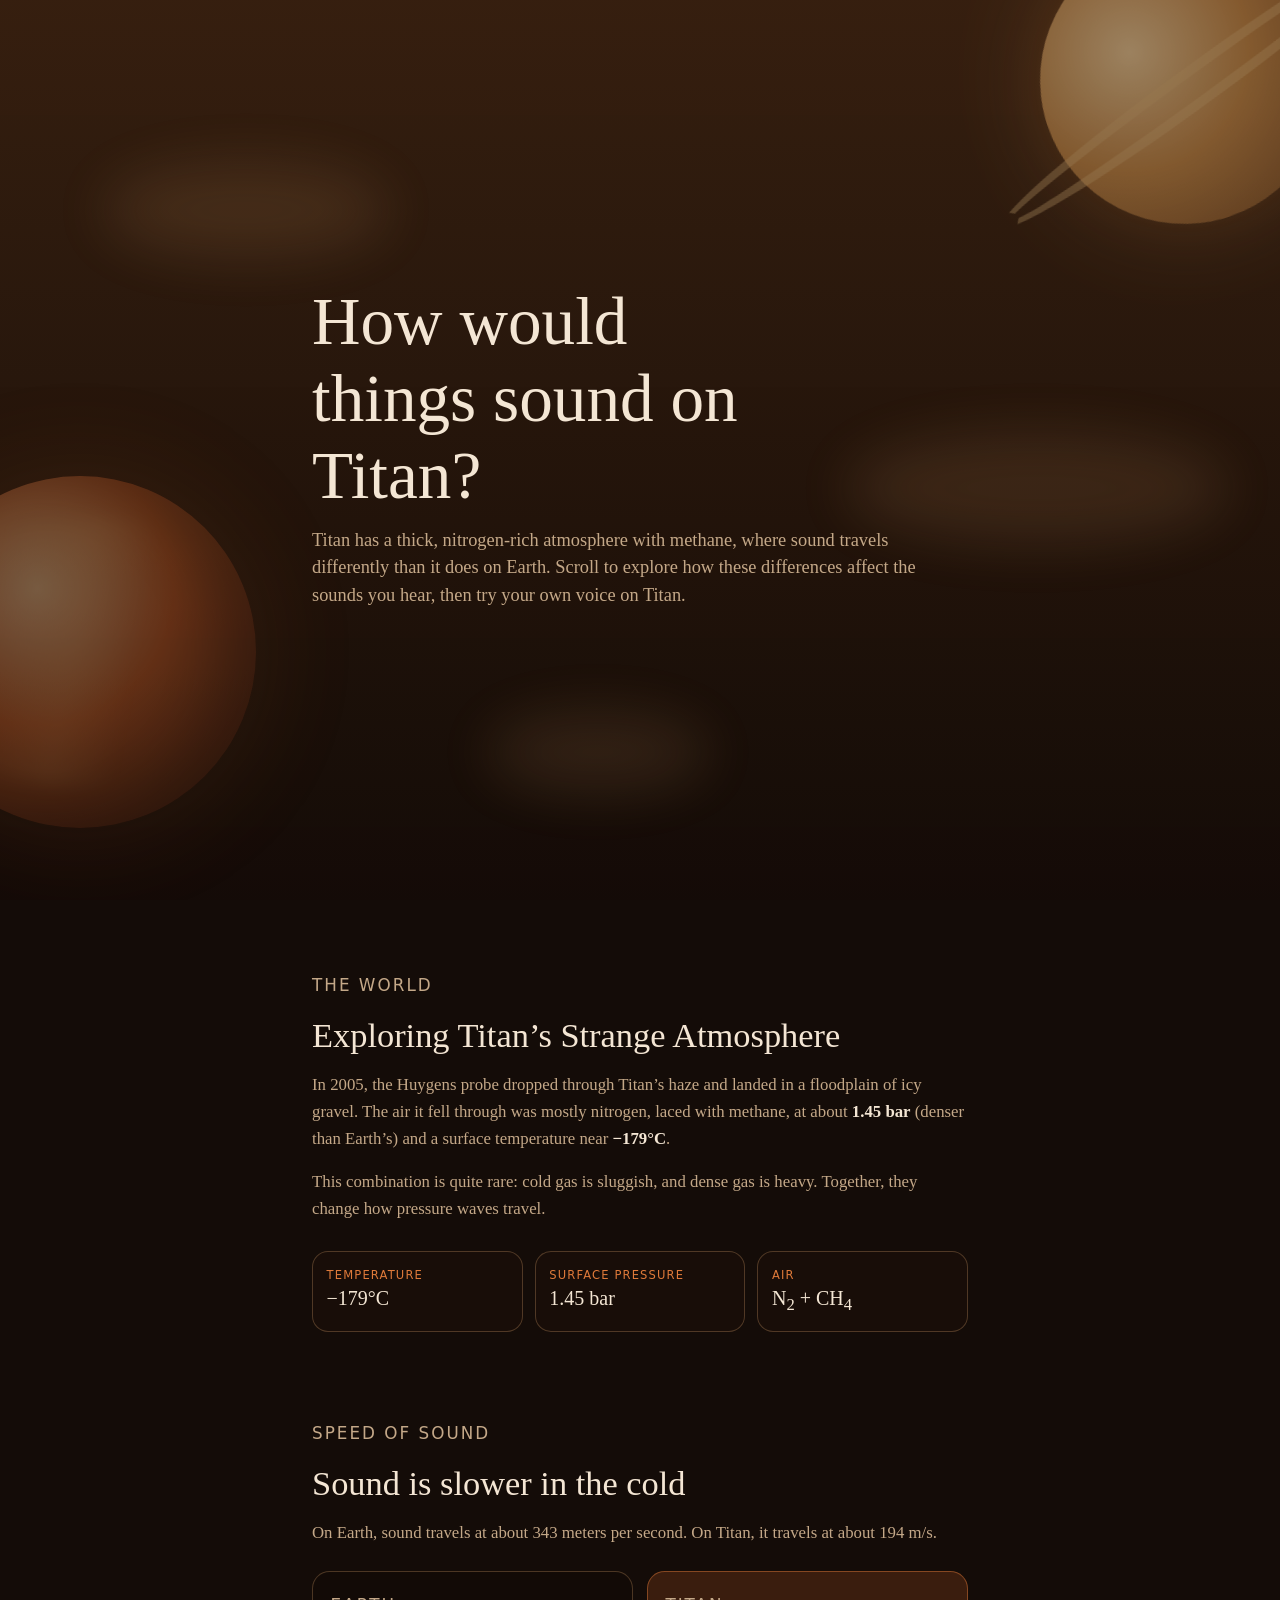
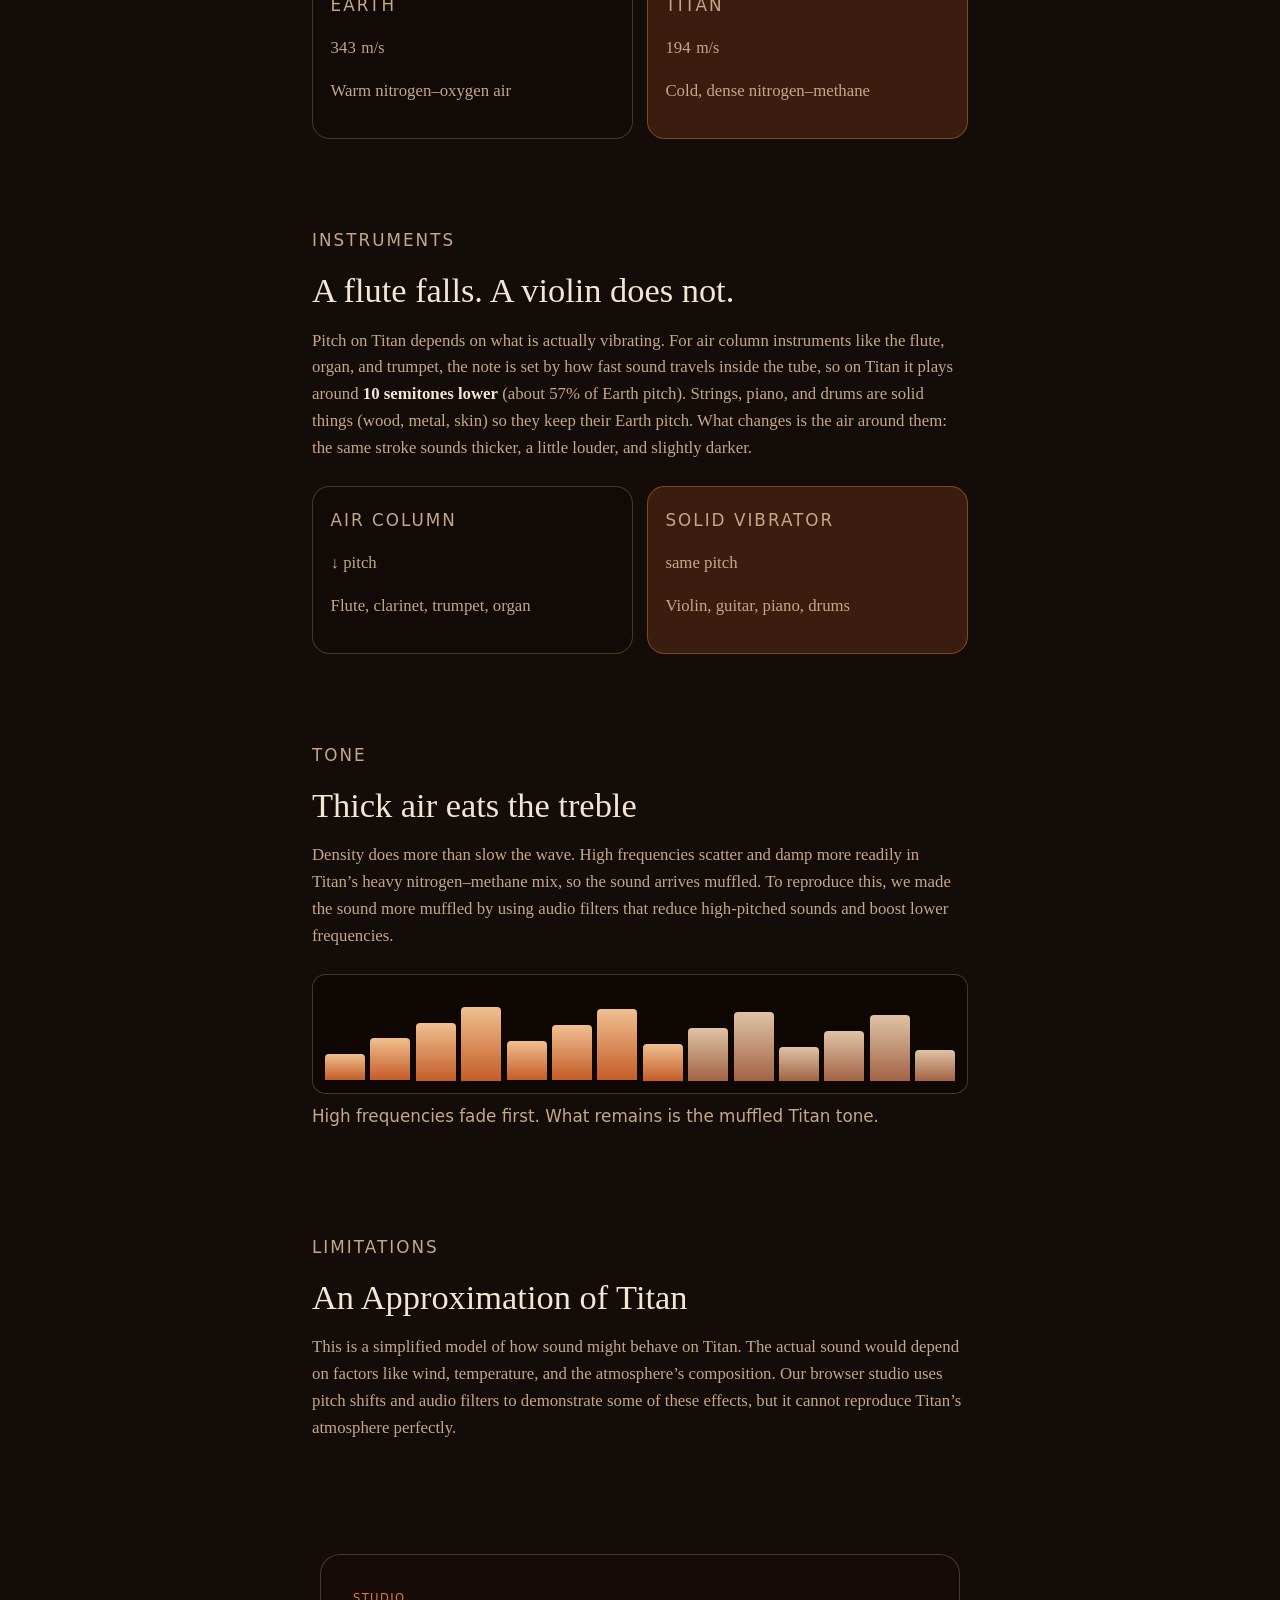
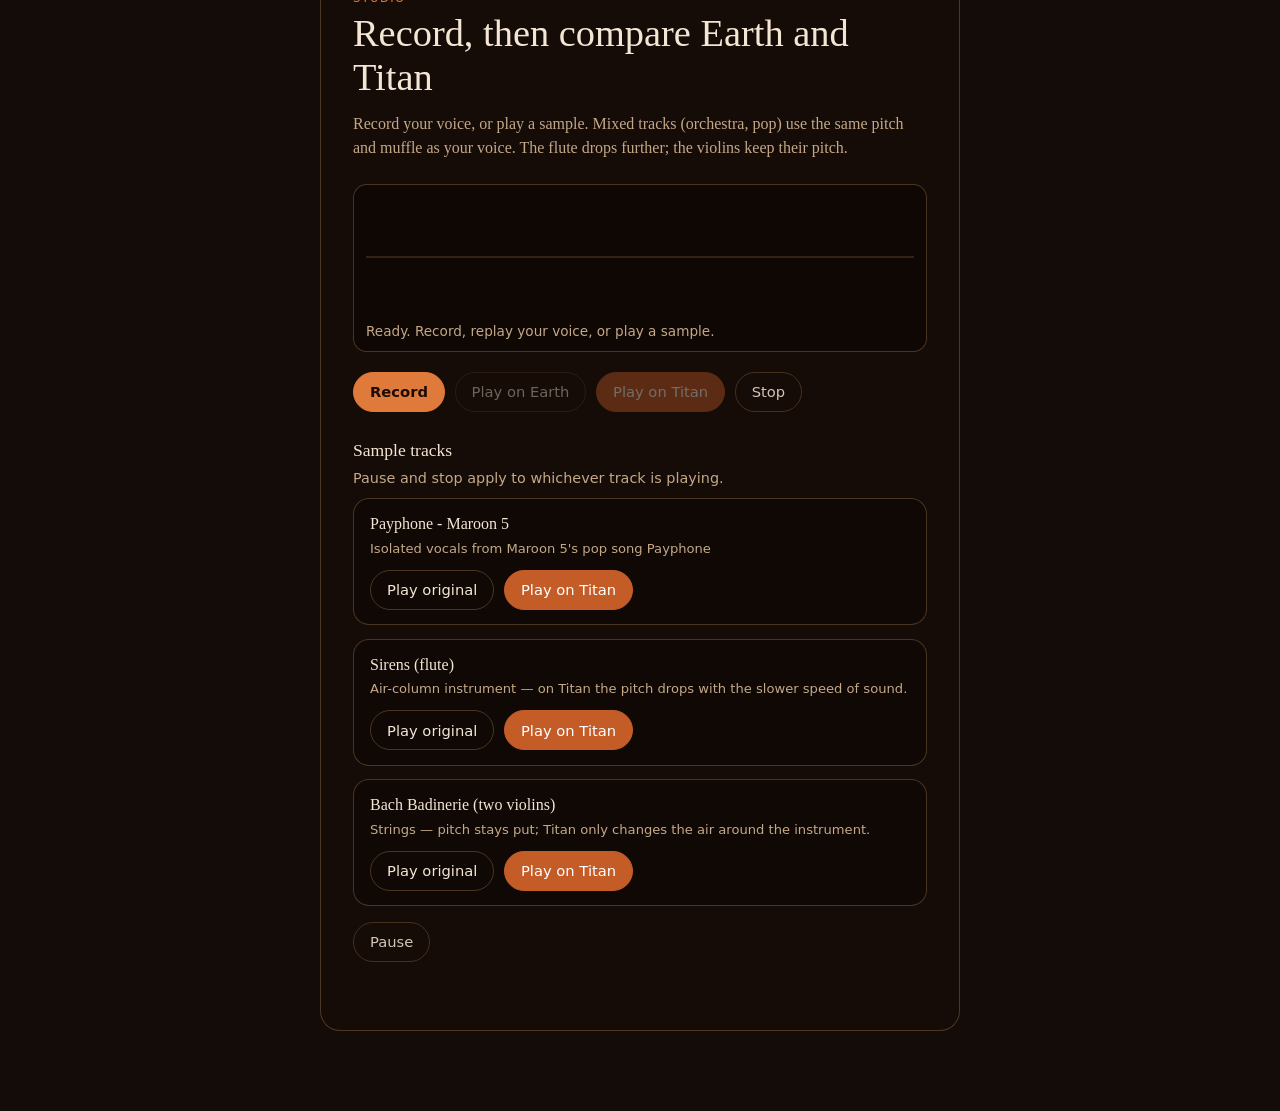
==== commit 5d0396c8: "changes to writing" ====
--- a/index.html
+++ b/index.html
@@ -36,9 +36,8 @@
           <strong>−179°C</strong>.
         </p>
         <p>
-          That combination is rare. Cold gas is sluggish. Dense gas is heavy.
-          Together, they change how pressure waves travel, which is all sound
-          really is.
+          This combination is quite rare: cold gas is sluggish, and dense gas is heavy.
+          Together, they change how pressure waves travel.
         </p>
         <dl class="stats">
           <div>
@@ -60,11 +59,7 @@
         <p class="eyebrow">Speed of sound</p>
         <h2>Sound is slower in the cold</h2>
         <p>
-          On Earth, sound runs at about 343 meters per second. On Titan’s
-          surface it is closer to <strong>194 m/s</strong>. Your vocal tract is
-          a set of resonant cavities. Those resonances (formants) scale with
-          how fast sound can bounce around inside them. Slow the air down, and
-          the same mouth and throat ring lower.
+          On Earth, sound travels at about 343 meters per second. On Titan, it travels at about 194 m/s.
         </p>
         <div class="speed-grid">
           <article class="speed-card earth">
@@ -80,46 +75,20 @@
         </div>
       </section>
 
-      <section class="pitch-stage" id="pitchStage">
-        <div class="pitch-sticky">
-          <p class="eyebrow">Pitch</p>
-          <h2>Formants drop as you fall toward Titan</h2>
-          <p class="pitch-copy">
-            For a mixed recording or a voice, this studio scales the sound to
-            about <strong id="pitchPct">62%</strong> of Earth pitch — a simple
-            model of that slower speed of sound. Scroll and watch the wave
-            stretch. Wind instruments go further: their pitch itself follows
-            the speed of sound.
-          </p>
-          <p class="pitch-readout" id="pitchReadout">100%</p>
-          <p class="pitch-caption" id="pitchCaption">Earth pitch</p>
-          <div class="formant-wave" aria-hidden="true">
-            <svg id="formantSvg" viewBox="0 0 640 120" preserveAspectRatio="none">
-              <path id="formantPath" d="" fill="none" stroke="currentColor" stroke-width="3" />
-            </svg>
-          </div>
-        </div>
-      </section>
+     
 
       <section class="chapter" data-reveal>
         <p class="eyebrow">Instruments</p>
         <h2>A flute falls. A violin does not.</h2>
         <p>
-          Pitch on Titan depends on what is actually vibrating. A flute, organ,
-          or trumpet is an air column: the note is set by how fast sound
-          travels inside the tube, so on Titan it plays around a
-          <strong>minor seventh lower</strong> (about 57% of Earth pitch).
-          Strings, piano, and drums are solid things — wood, metal, skin —
+          Pitch on Titan depends on what is actually vibrating. For air column instruments like the flute, organ, and trumpet, the note is set by how fast sound
+          travels inside the tube, so on Titan it plays around
+          <strong>10 semitones lower</strong> (about 57% of Earth pitch).
+          Strings, piano, and drums are solid things (wood, metal, skin)
           so they keep their Earth pitch. What changes is the air around them:
           the same stroke sounds thicker, a little louder, and slightly darker.
         </p>
-        <p>
-          Your voice sits in between. Vocal cords still vibrate at the same
-          rate, but the mouth and throat resonances drop with the slower air.
-          A mixed recording (a pop song, a full orchestra) blends all of these
-          together, so this site treats those tracks like the voice demo: one
-          pitch drop and one muffle, not a per-instrument rewrite.
-        </p>
+
         <div class="instrument-grid">
           <article class="speed-card">
             <p class="speed-place">Air column</p>
@@ -128,22 +97,19 @@
           </article>
           <article class="speed-card titan-card">
             <p class="speed-place">Solid vibrator</p>
-            <p class="speed-value">same</p>
+            <p class="speed-value">same pitch</p>
             <p class="speed-note">Violin, guitar, piano, drums</p>
           </article>
         </div>
       </section>
 
       <section class="chapter" data-reveal>
-        <p class="eyebrow">Timbre</p>
+        <p class="eyebrow">Tone</p>
         <h2>Thick air eats the treble</h2>
         <p>
           Density does more than slow the wave. High frequencies scatter and
           damp more readily in Titan’s heavy nitrogen–methane mix, so the
-          sound arrives muffled: less sparkle, a little more bass. That is why
-          playback here is low-passed and slightly shelf-boosted at the low
-          end — not because Titan is “evil,” but because thick cold air is a
-          blunt instrument.
+          sound arrives muffled. To reproduce this, we made the sound more muffled by using audio filters that reduce high-pitched sounds and boost lower frequencies.
         </p>
         <div class="spectrum" id="spectrum" aria-hidden="true"></div>
         <p class="spectrum-caption">
@@ -152,18 +118,11 @@
       </section>
 
       <section class="chapter caveat" data-reveal>
-        <p class="eyebrow">Honesty</p>
-        <h2>This is a listening sketch, not a full simulation</h2>
+        <p class="eyebrow">Limitations</p>
+        <h2>An Approximation of Titan</h2>
         <p>
-          Real Titan acoustics would include temperature gradients, methane
-          humidity, wind, and the exact shape of your vocal tract. The studio
-          below is a browser approximation: a pitch shift when the physics
-          calls for one (voice, mixed tracks, wind instruments), no pitch
-          shift for strings, plus filters for dense-air muffling. It is meant
-          to make the physics audible, not to replace a planetary acoustics
-          paper.
+          This is a simplified model of how sound might behave on Titan. The actual sound would depend on factors like wind, temperature, and the atmosphere’s composition. Our browser studio uses pitch shifts and audio filters to demonstrate some of these effects, but it cannot reproduce Titan’s atmosphere perfectly.
         </p>
-        <a class="btn titan" href="#lab">Hear it yourself</a>
       </section>
     </header>
 
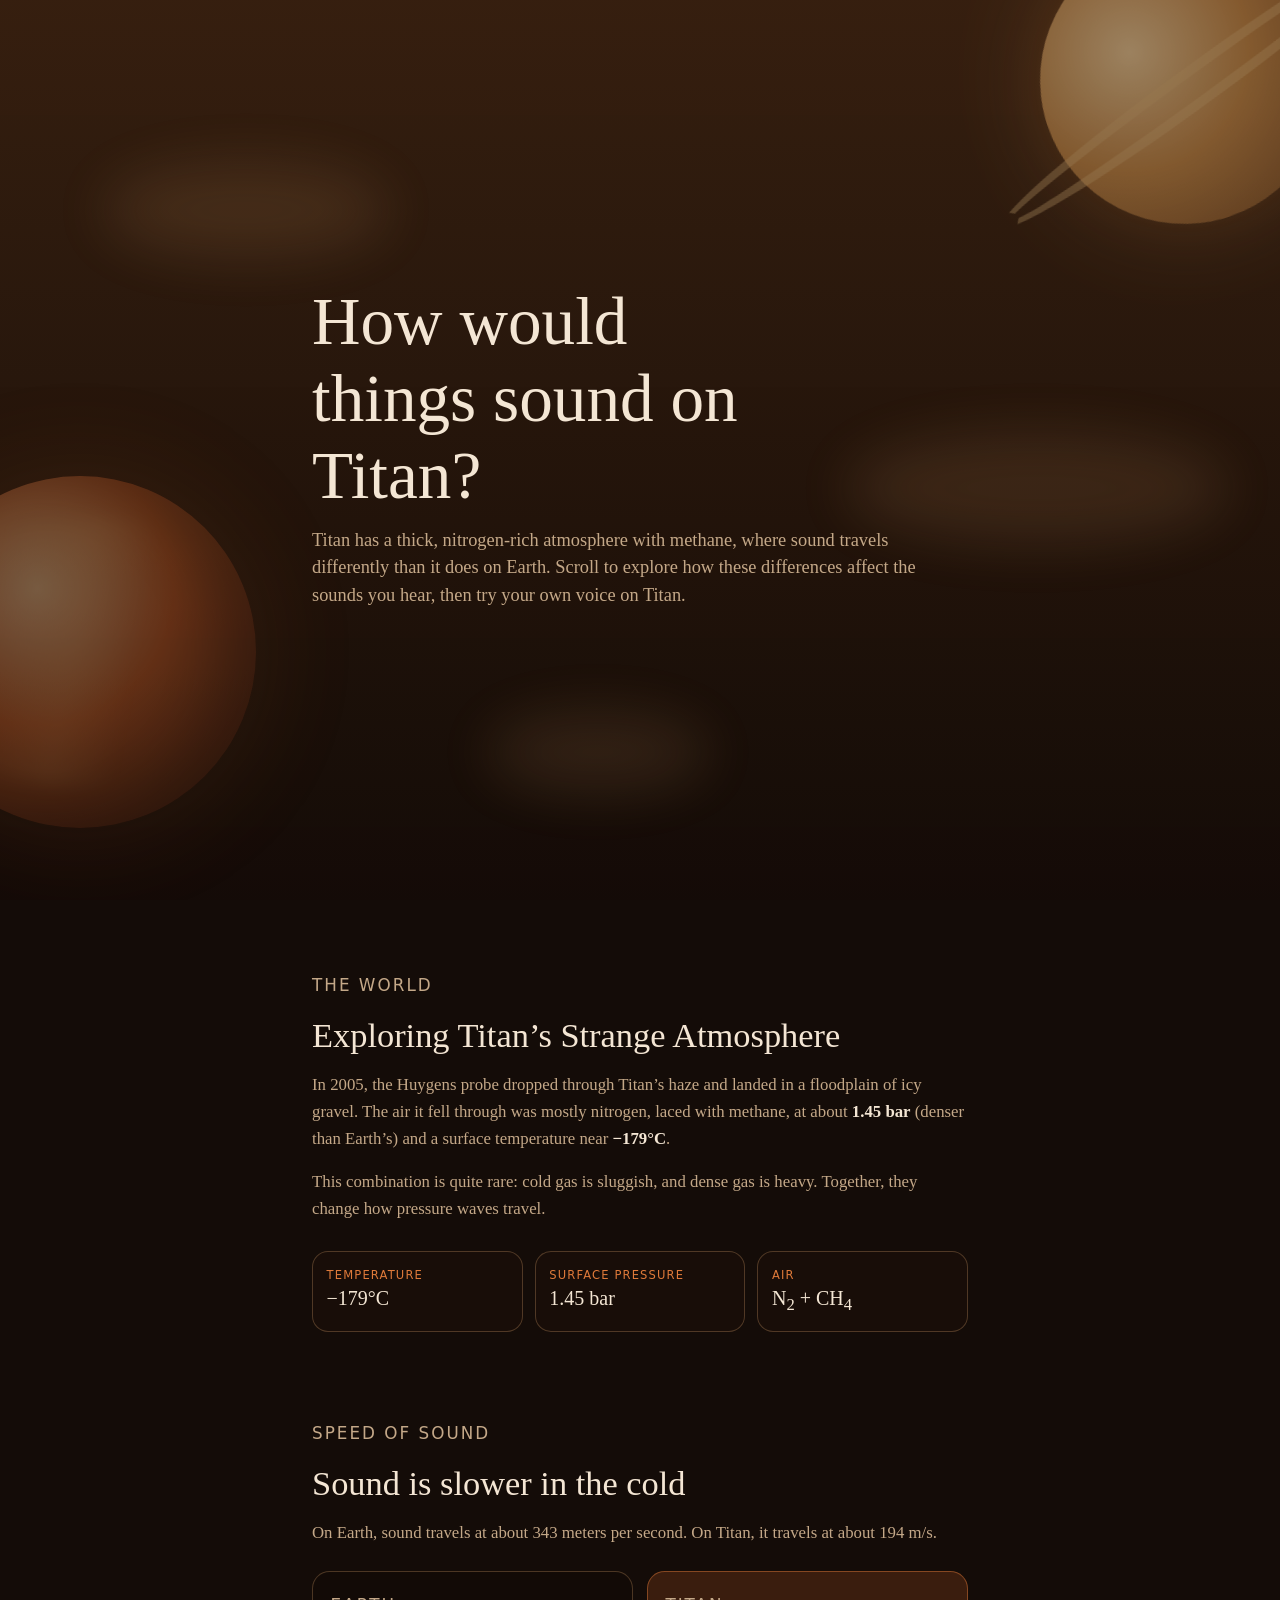
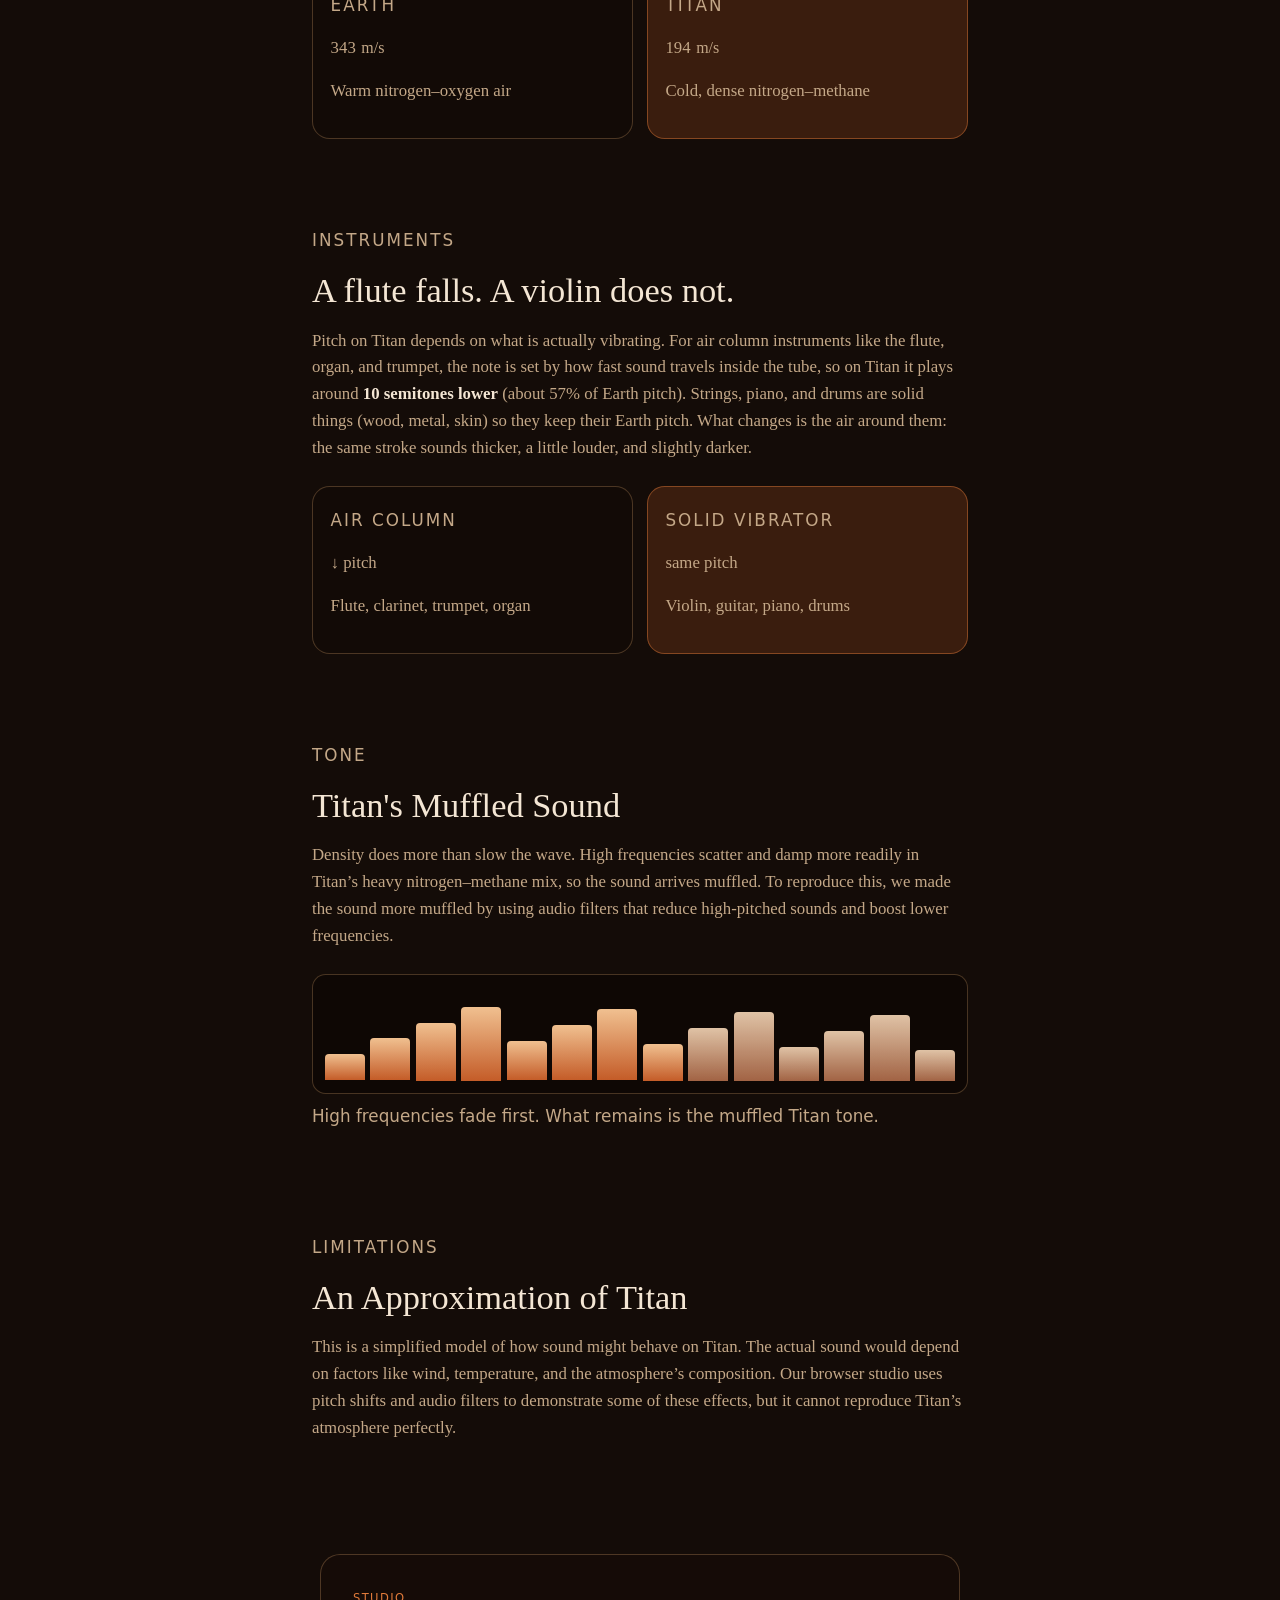
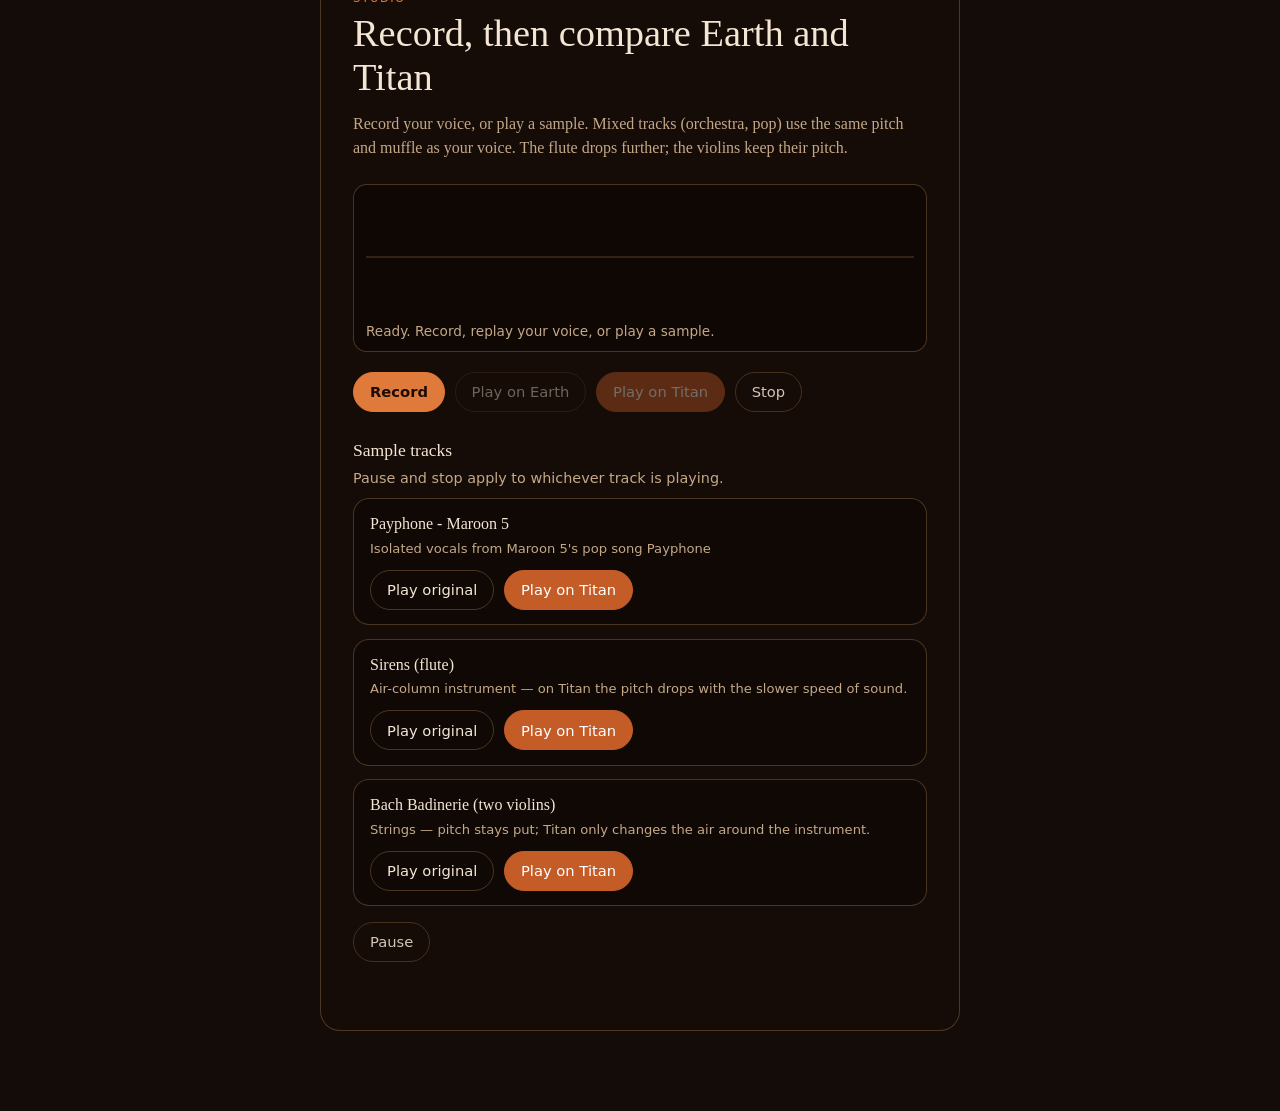
==== commit f1273982: "rot" ====
--- a/index.html
+++ b/index.html
@@ -105,7 +105,7 @@
 
       <section class="chapter" data-reveal>
         <p class="eyebrow">Tone</p>
-        <h2>Thick air eats the treble</h2>
+        <h2>Titan's Muffled Sound</h2>
         <p>
           Density does more than slow the wave. High frequencies scatter and
           damp more readily in Titan’s heavy nitrogen–methane mix, so the
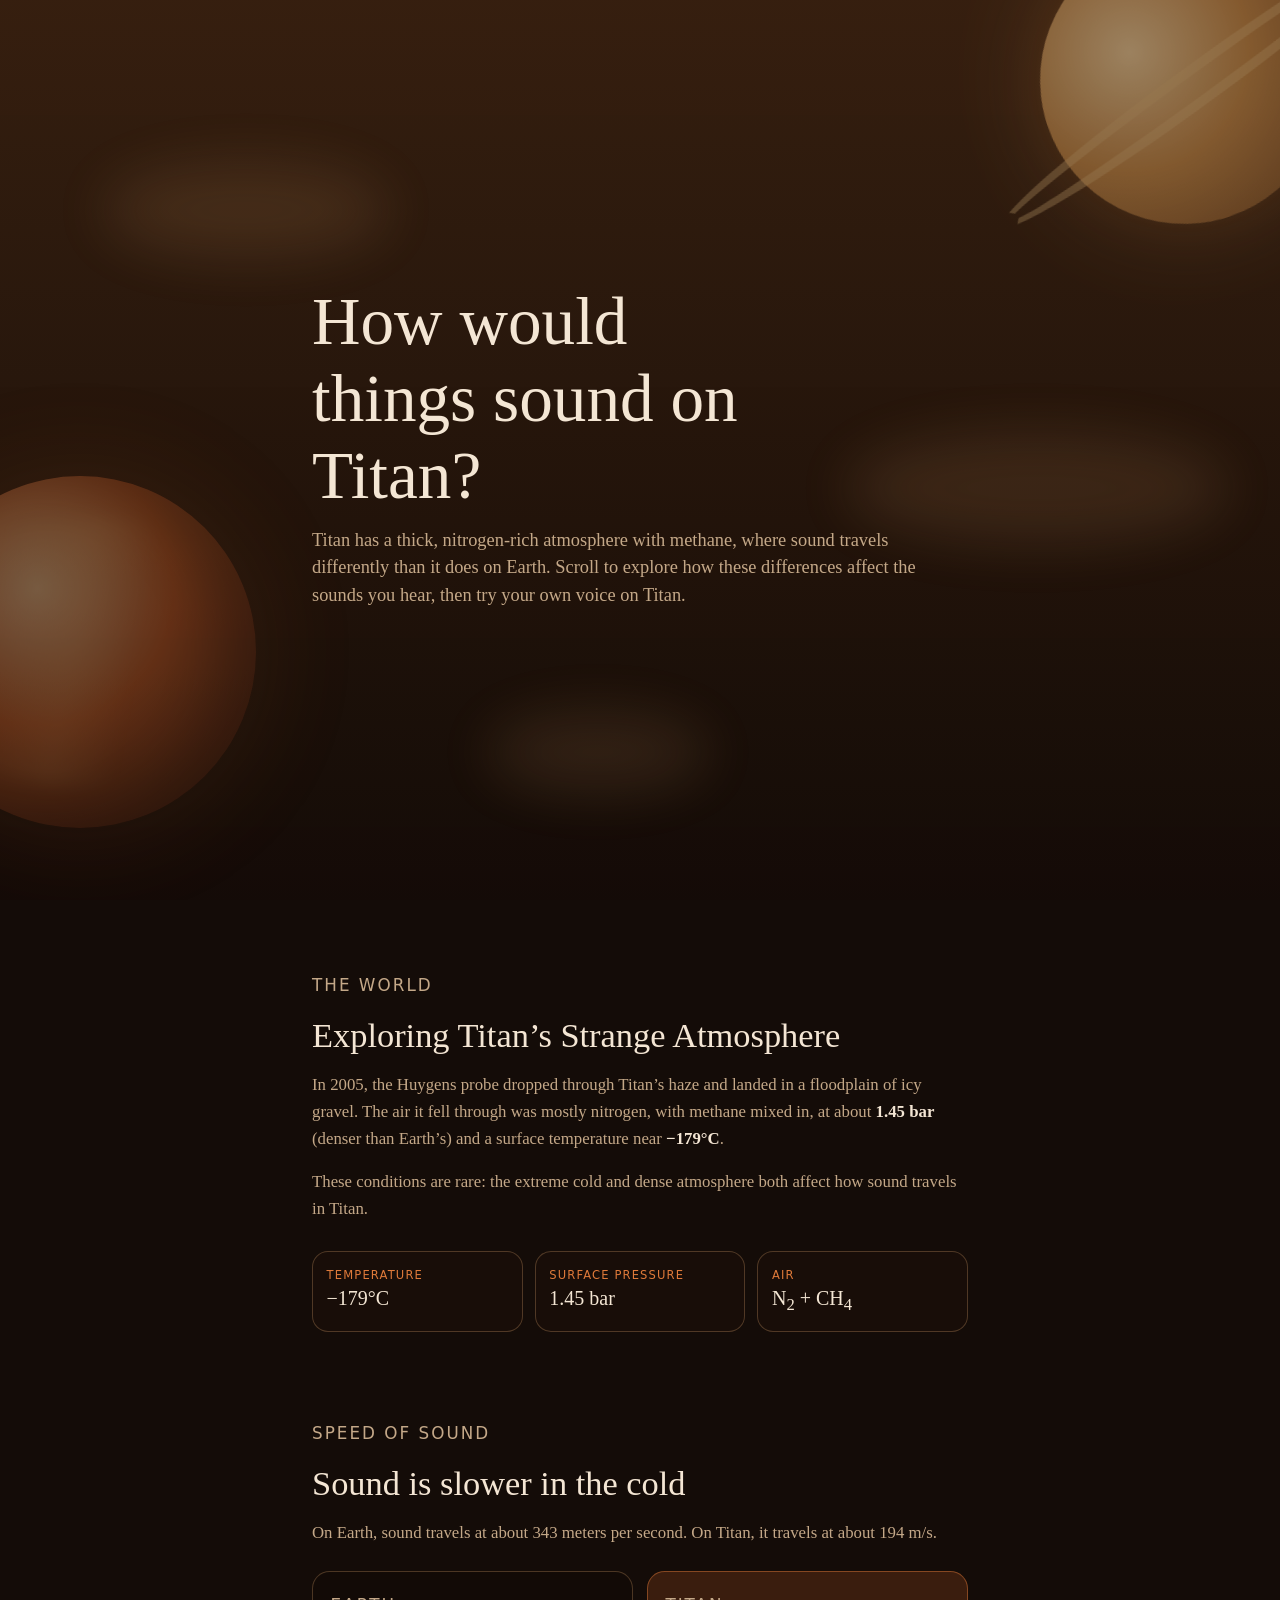
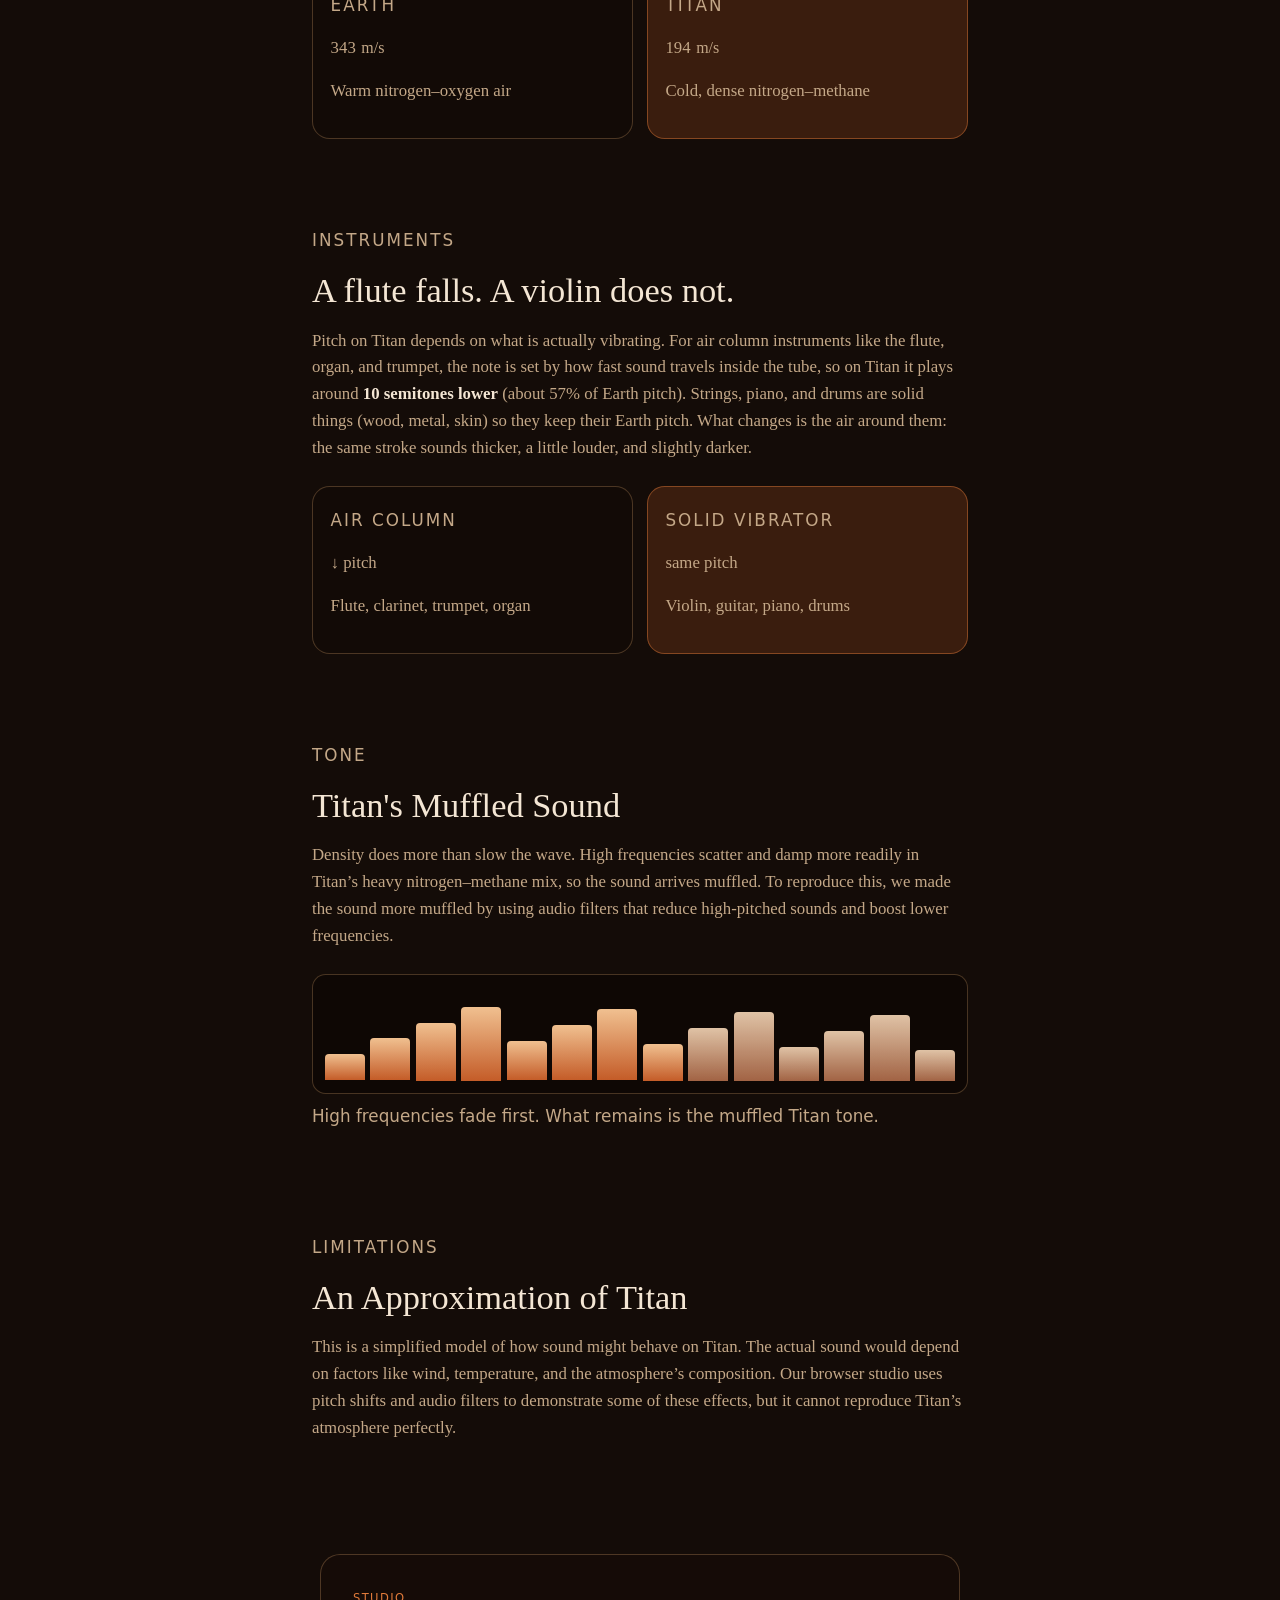
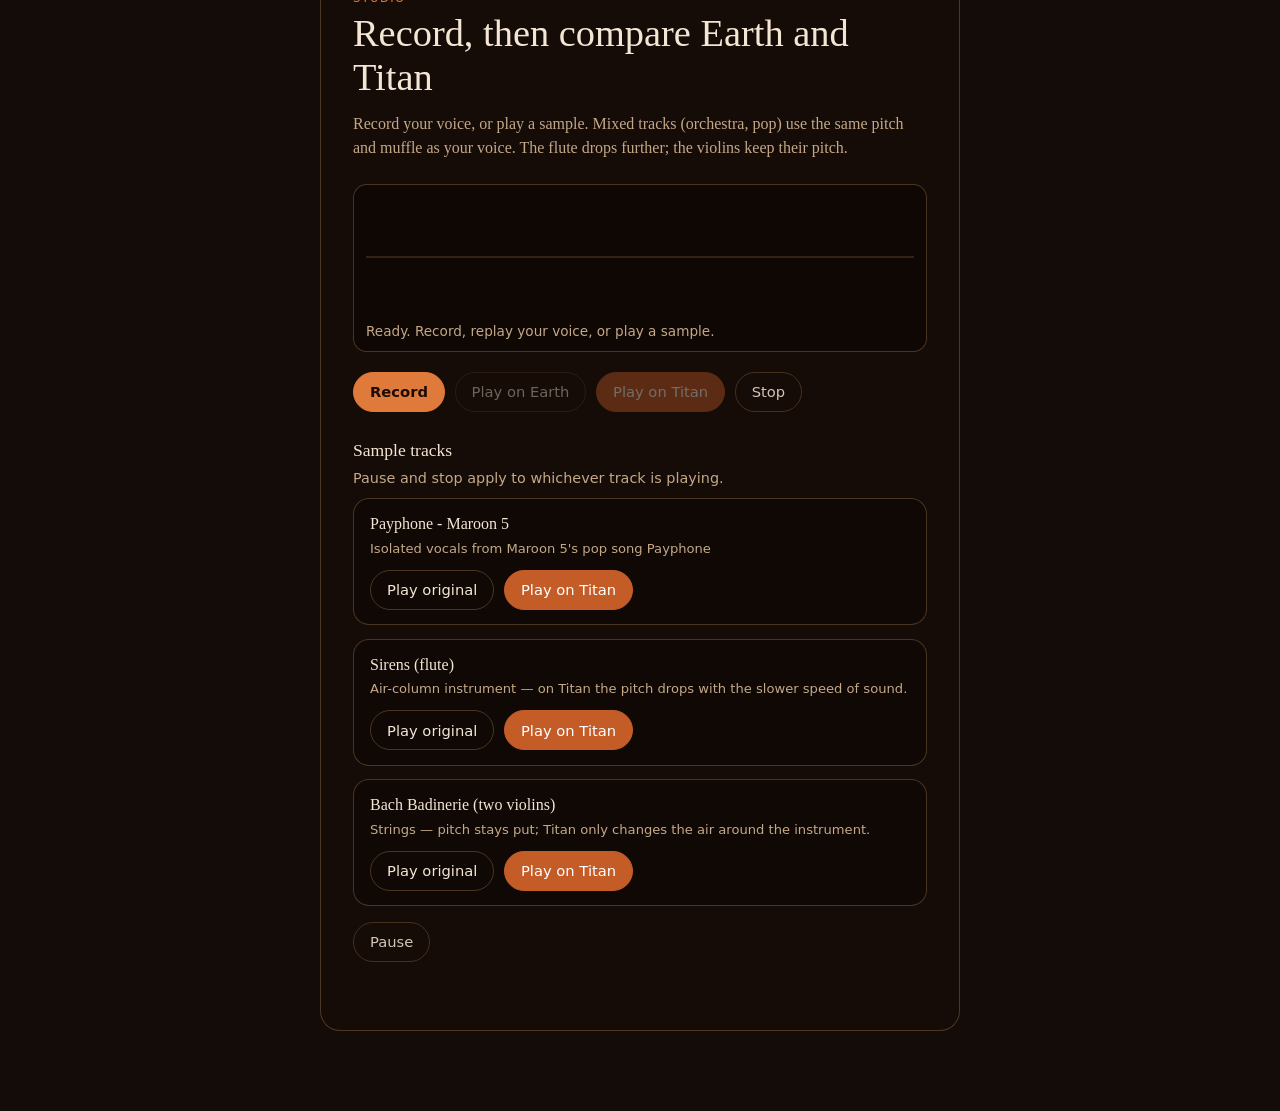
==== commit 92c341fb: "minor wording fixes" ====
--- a/index.html
+++ b/index.html
@@ -32,12 +32,11 @@
         <p>
           In 2005, the Huygens probe dropped through Titan’s haze and landed in
           a floodplain of icy gravel. The air it fell through was mostly
-          nitrogen, laced with methane, at about <strong>1.45 bar</strong> (denser than Earth’s) and a surface temperature near
+          nitrogen, with methane mixed in, at about <strong>1.45 bar</strong> (denser than Earth’s) and a surface temperature near
           <strong>−179°C</strong>.
         </p>
         <p>
-          This combination is quite rare: cold gas is sluggish, and dense gas is heavy.
-          Together, they change how pressure waves travel.
+          These conditions are rare: the extreme cold and dense atmosphere both affect how sound travels in Titan.
         </p>
         <dl class="stats">
           <div>
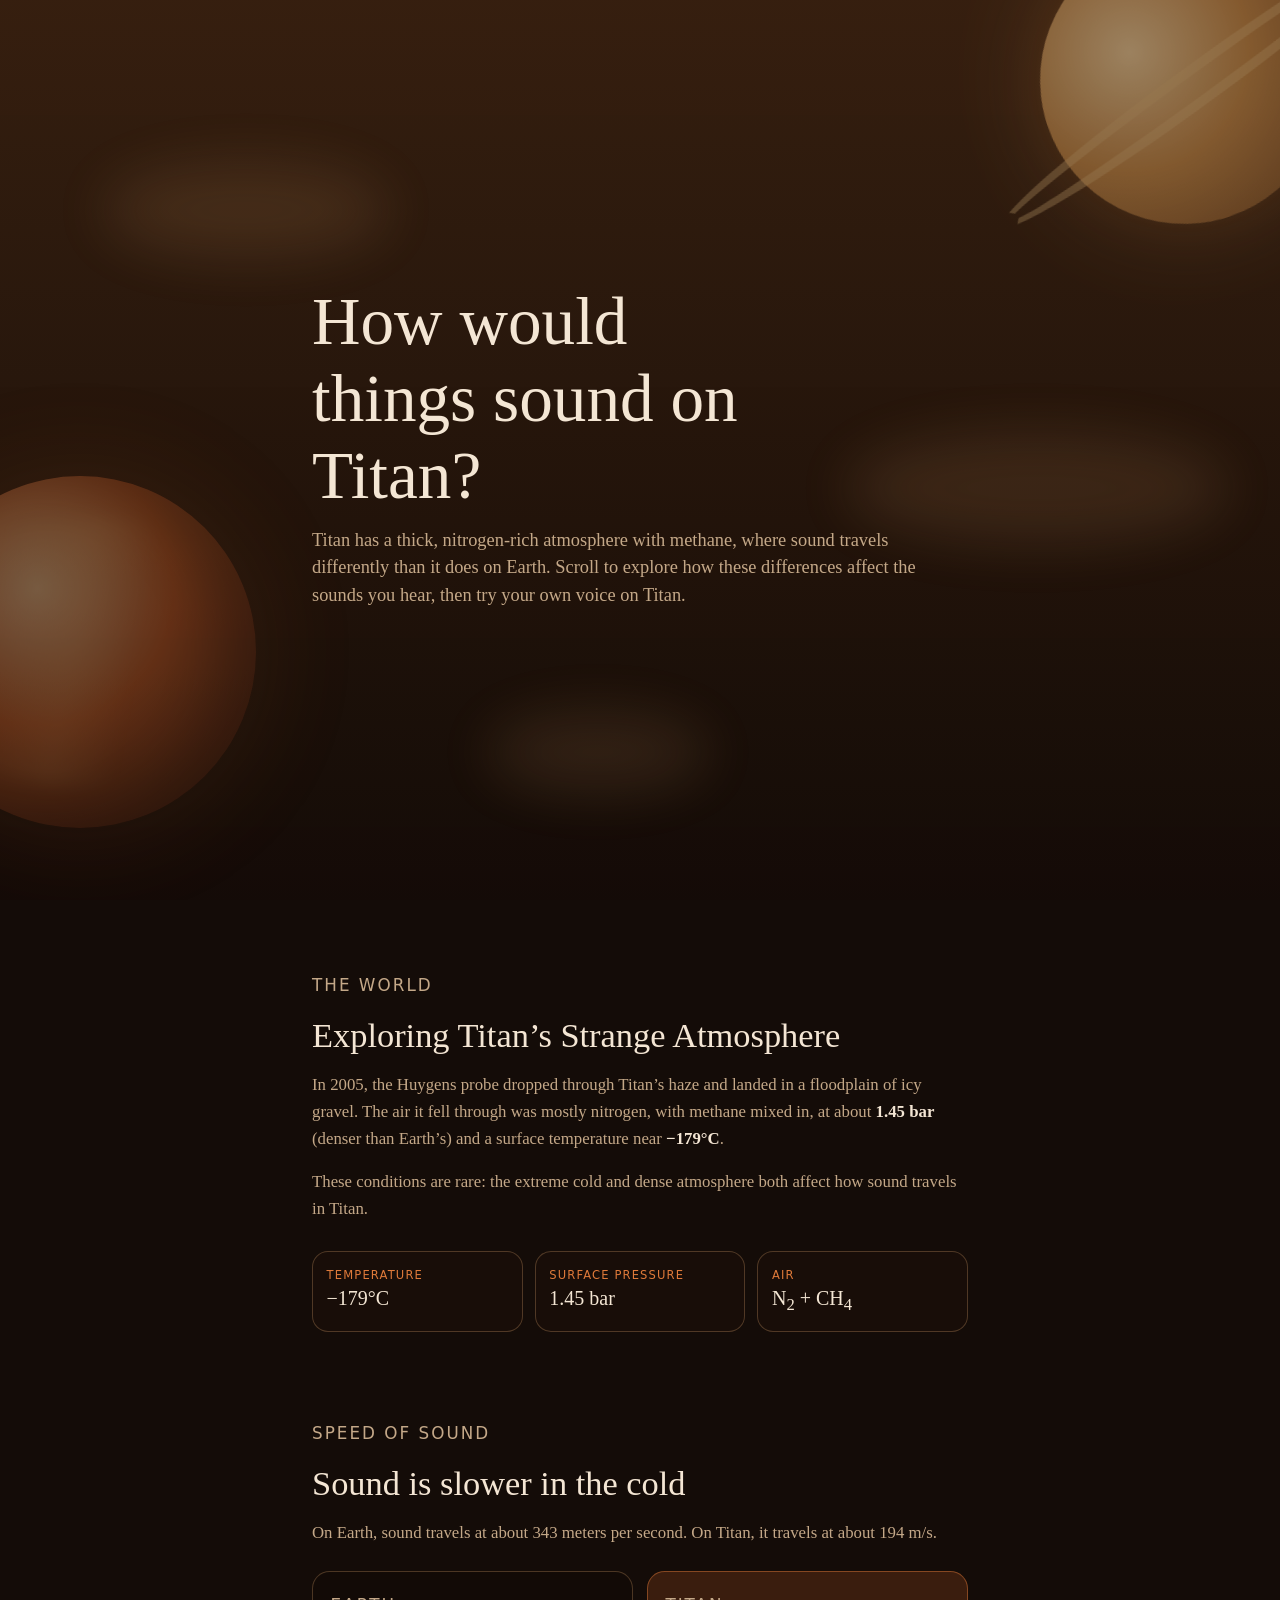
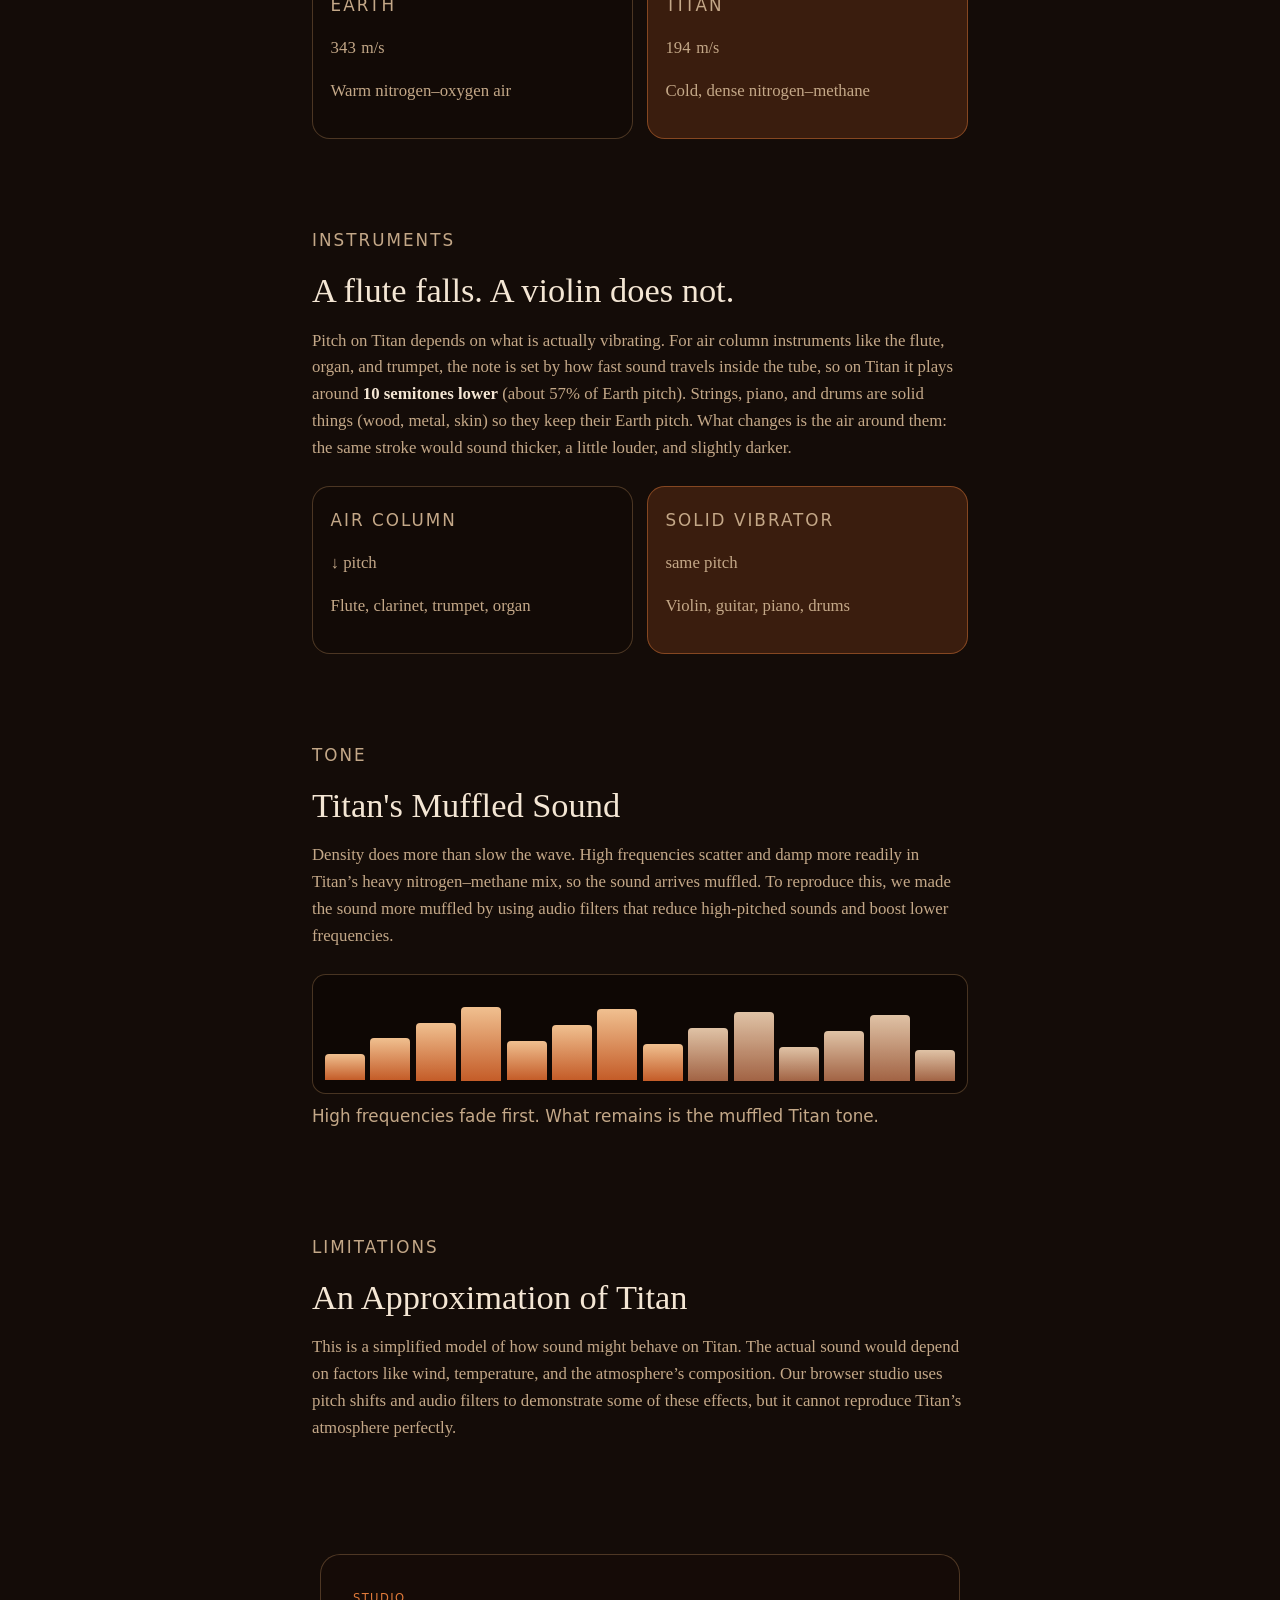
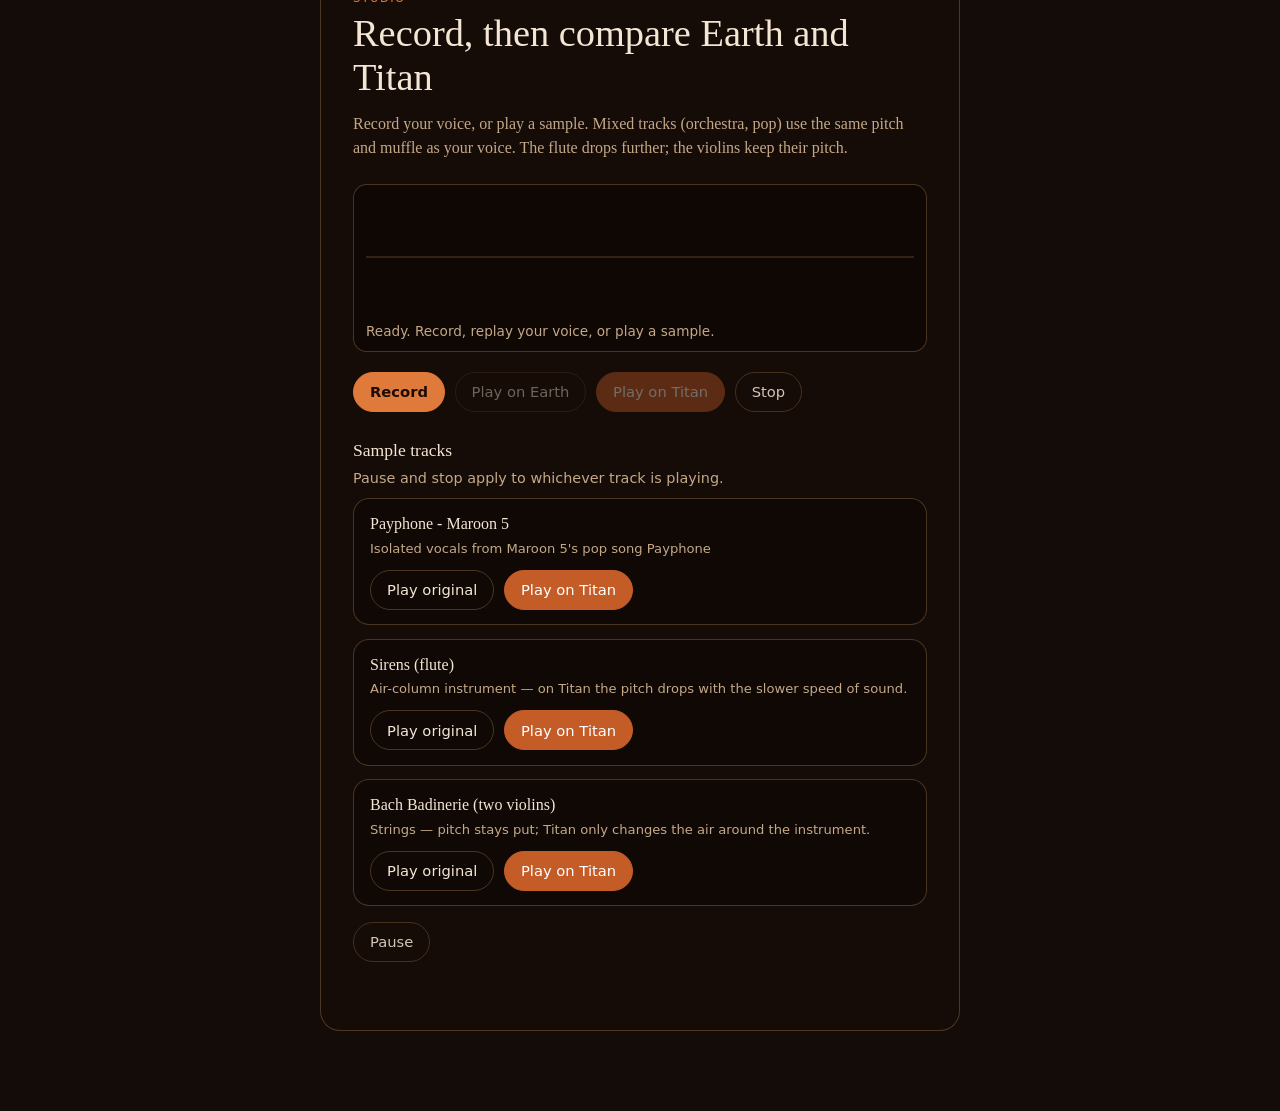
==== commit 960a46e3: "change pitch section" ====
--- a/index.html
+++ b/index.html
@@ -85,7 +85,7 @@
           <strong>10 semitones lower</strong> (about 57% of Earth pitch).
           Strings, piano, and drums are solid things (wood, metal, skin)
           so they keep their Earth pitch. What changes is the air around them:
-          the same stroke sounds thicker, a little louder, and slightly darker.
+          the same stroke would sound thicker, a little louder, and slightly darker.
         </p>
 
         <div class="instrument-grid">
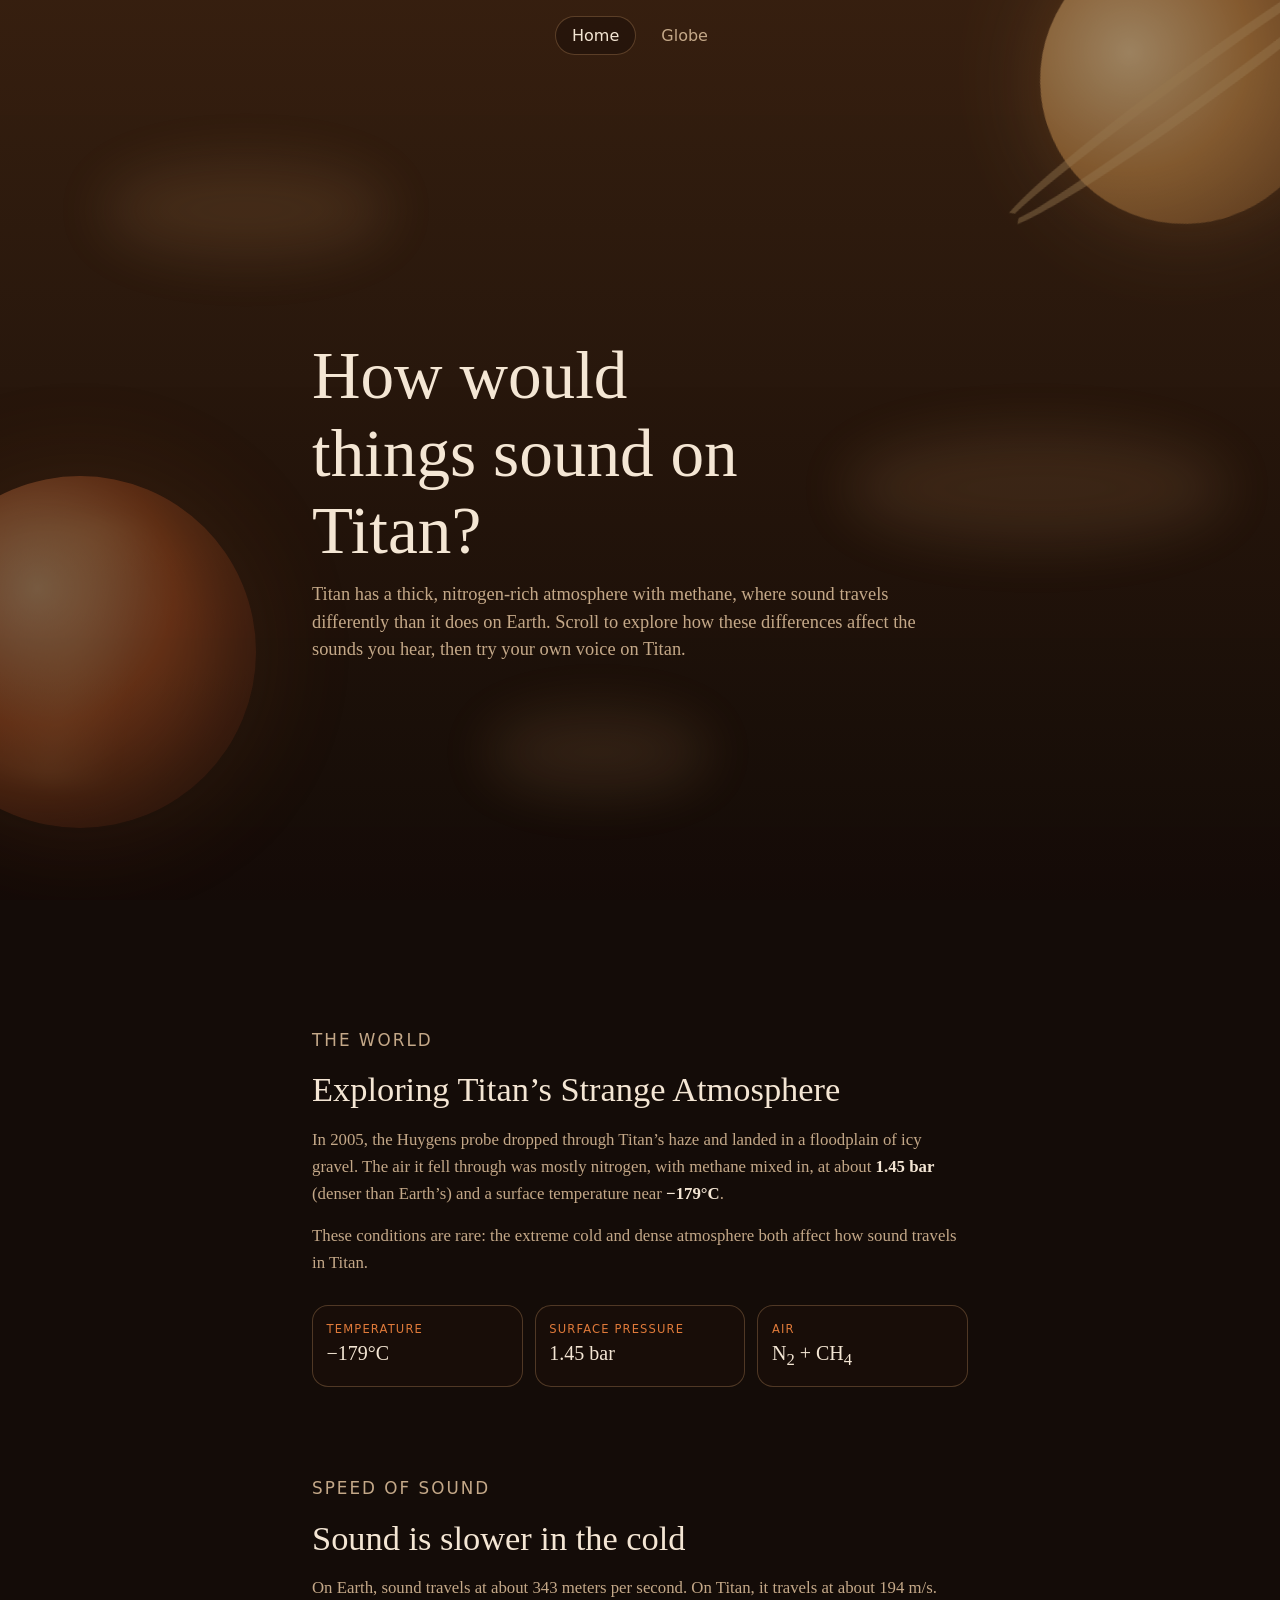
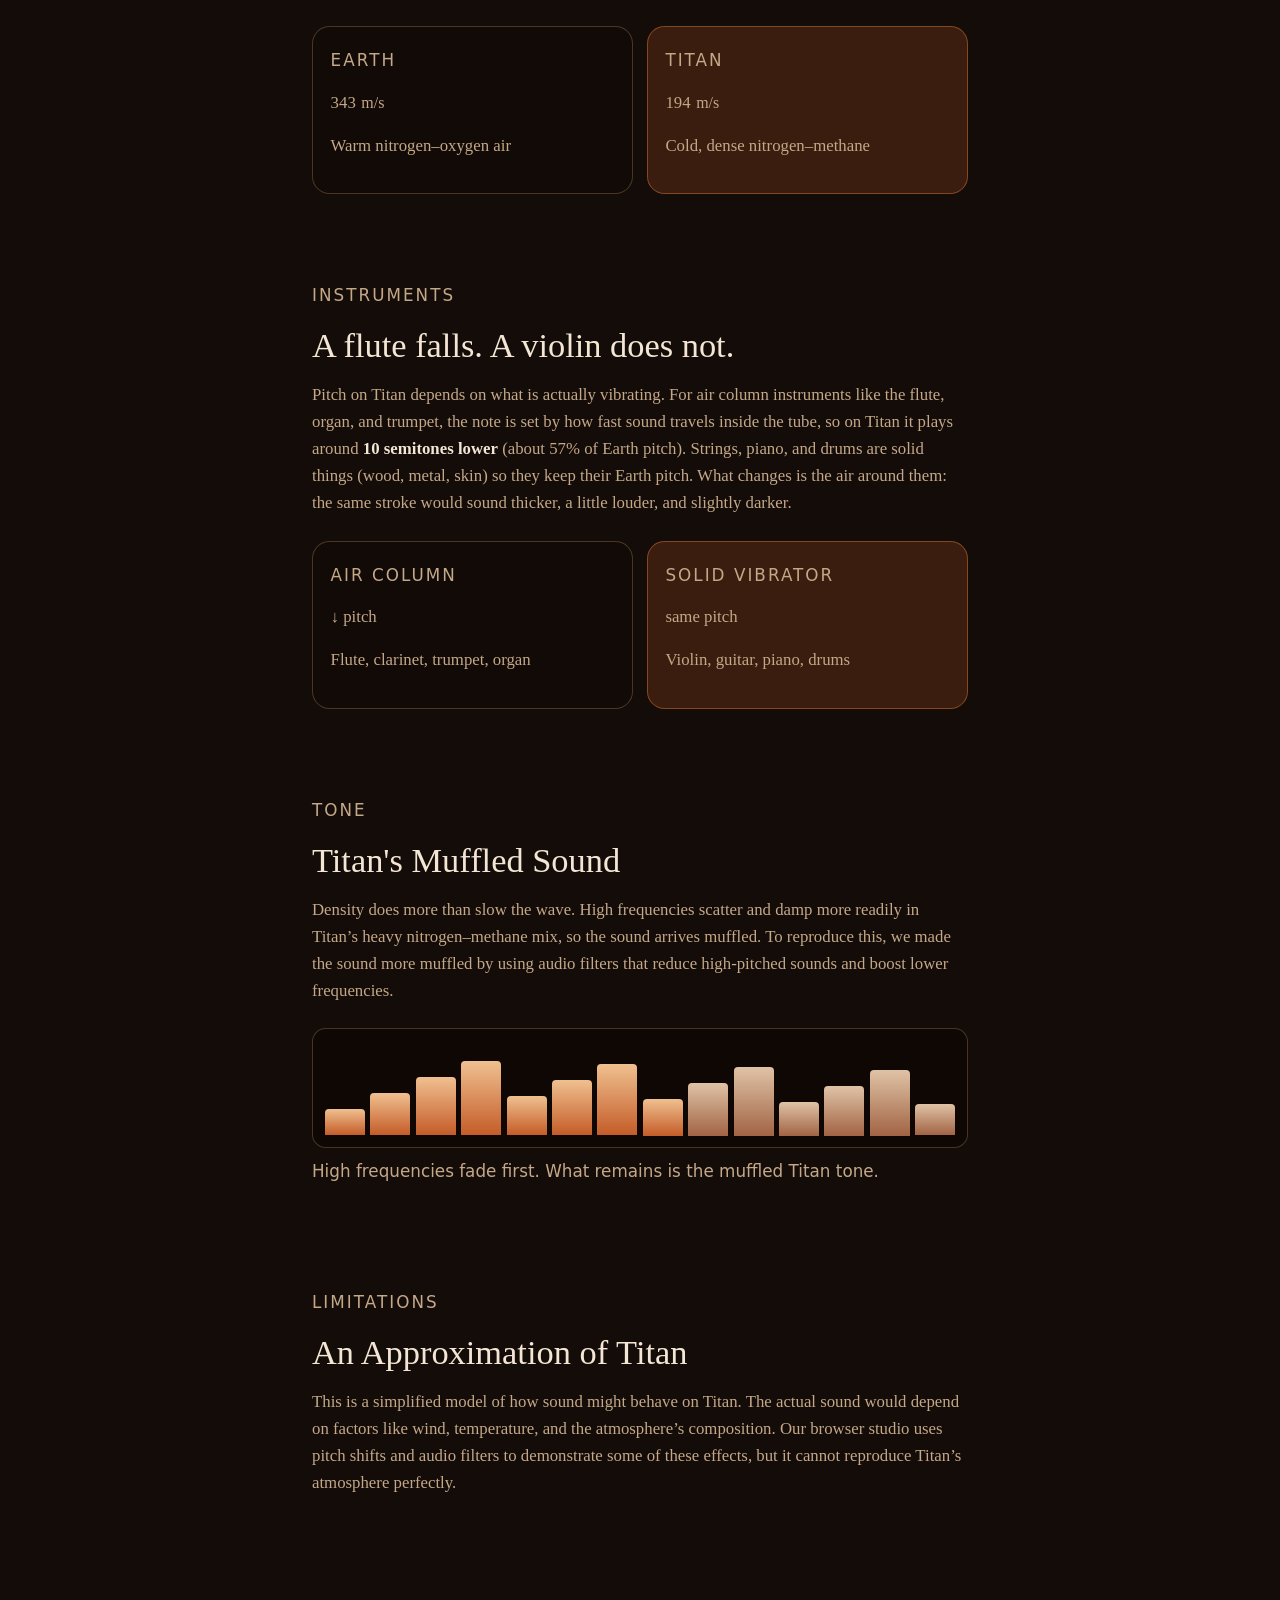
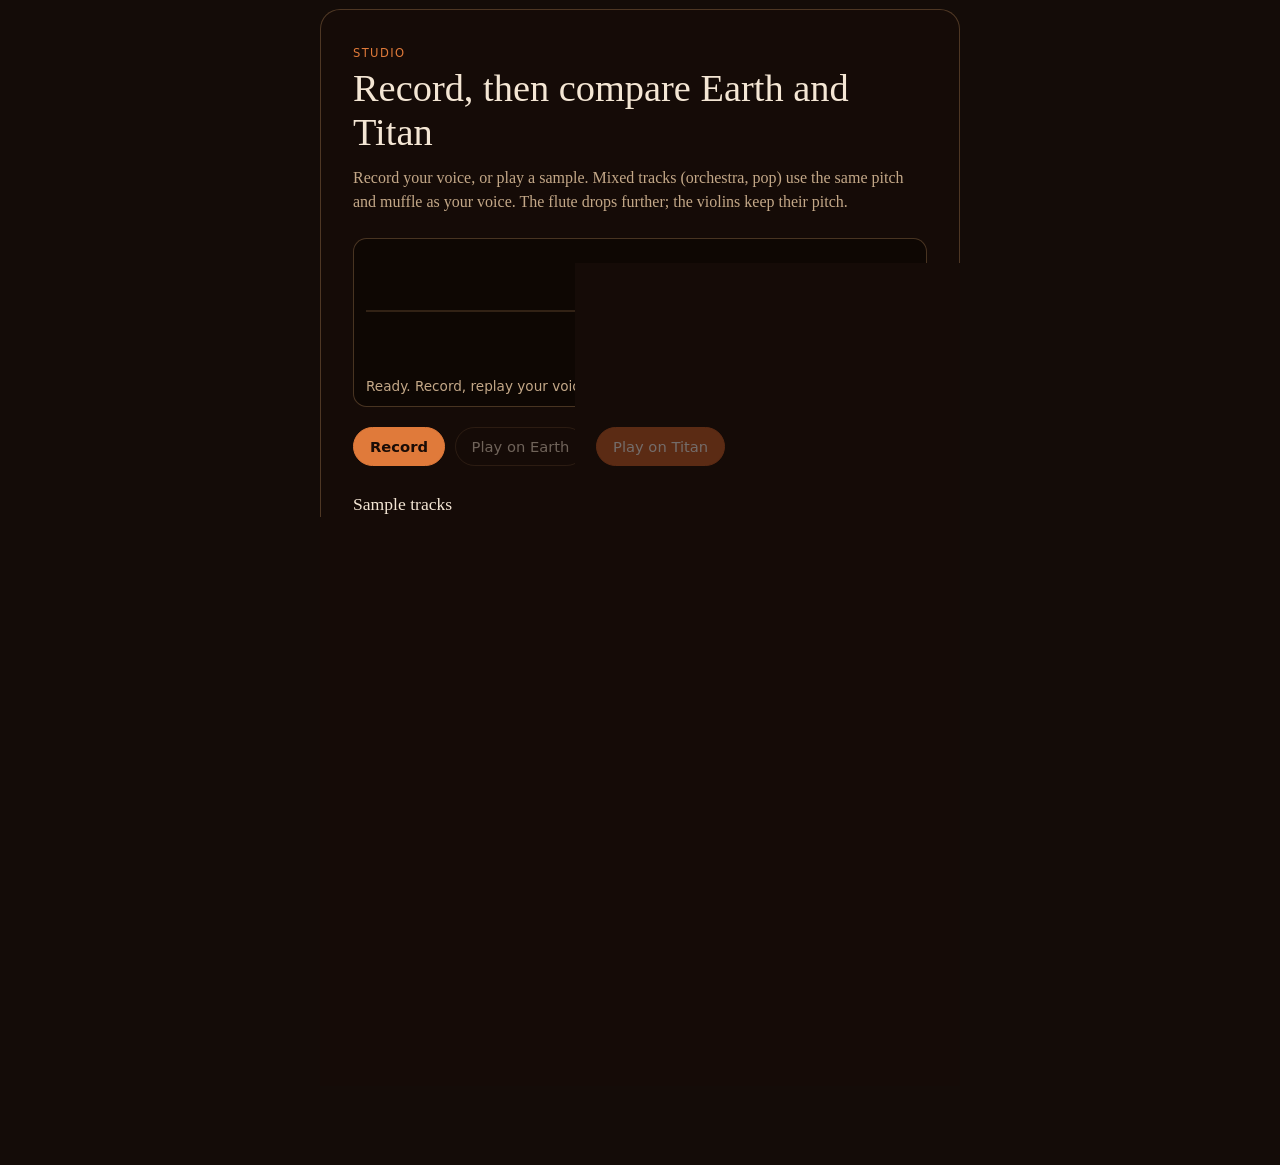
==== commit a125a634: "add rotatable globe" ====
--- a/index.html
+++ b/index.html
@@ -8,6 +8,10 @@
   </head>
   <body>
     <div class="scroll-progress" id="scrollProgress" aria-hidden="true"></div>
+    <nav class="site-nav" aria-label="Main navigation">
+      <a class="nav-link" href="index.html" aria-current="page">Home</a>
+      <a class="nav-link" href="globe.html">Globe</a>
+    </nav>
 
     <div class="sky" aria-hidden="true">
       <div class="haze"></div>
--- a/styles.css
+++ b/styles.css
@@ -43,6 +43,105 @@
   transform: scaleX(0);
   transform-origin: left center;
   pointer-events: none;
+}
+
+.site-nav {
+  position: relative;
+  z-index: 2;
+  display: flex;
+  justify-content: center;
+  gap: 0.5rem;
+  padding: 1rem 1rem 0;
+  font-family: system-ui, sans-serif;
+}
+
+.nav-link {
+  padding: 0.55rem 1rem;
+  border: 1px solid transparent;
+  border-radius: 999px;
+  color: var(--muted);
+  text-decoration: none;
+}
+
+.nav-link:hover,
+.nav-link[aria-current="page"] {
+  border-color: var(--line);
+  color: var(--text);
+  background: rgba(28, 16, 10, 0.55);
+}
+
+.globe-page {
+  position: relative;
+  z-index: 1;
+  display: grid;
+  height: calc(100svh - 3.5rem);
+  place-items: center;
+  padding: 1rem 1.5rem;
+  overflow: hidden;
+  text-align: center;
+}
+
+.globe-content {
+  position: relative;
+  display: flex;
+  width: 100%;
+  height: 100%;
+  flex-direction: column;
+  align-items: center;
+}
+
+.globe-content h1 {
+  position: relative;
+  z-index: 1;
+  margin: 0 0 0.5rem;
+  font-size: clamp(2.4rem, 8vw, 4rem);
+  font-weight: 500;
+}
+
+.globe-intro,
+.globe-hint {
+  color: var(--muted);
+  line-height: 1.5;
+}
+
+.globe-intro {
+  position: relative;
+  z-index: 1;
+  margin: 0 auto 1rem;
+  padding: 0.25rem 0.75rem;
+  border-radius: 999px;
+  background: rgba(20, 12, 8, 0.72);
+  max-width: min(100%, 34rem);
+}
+
+.titan-globe {
+  position: absolute;
+  top: 59%;
+  left: 50%;
+  width: min(92vw, 84svh, 60rem);
+  height: auto;
+  transform: translate(-50%, -50%);
+  cursor: grab;
+  touch-action: none;
+  outline: none;
+}
+
+.titan-globe:active {
+  cursor: grabbing;
+}
+
+.titan-globe:focus-visible {
+  border-radius: 50%;
+  outline: 2px solid var(--accent);
+  outline-offset: 0.4rem;
+}
+
+.globe-hint {
+  position: relative;
+  z-index: 1;
+  margin: auto 0 0;
+  font-family: system-ui, sans-serif;
+  font-size: 0.82rem;
 }
 
 .sky {
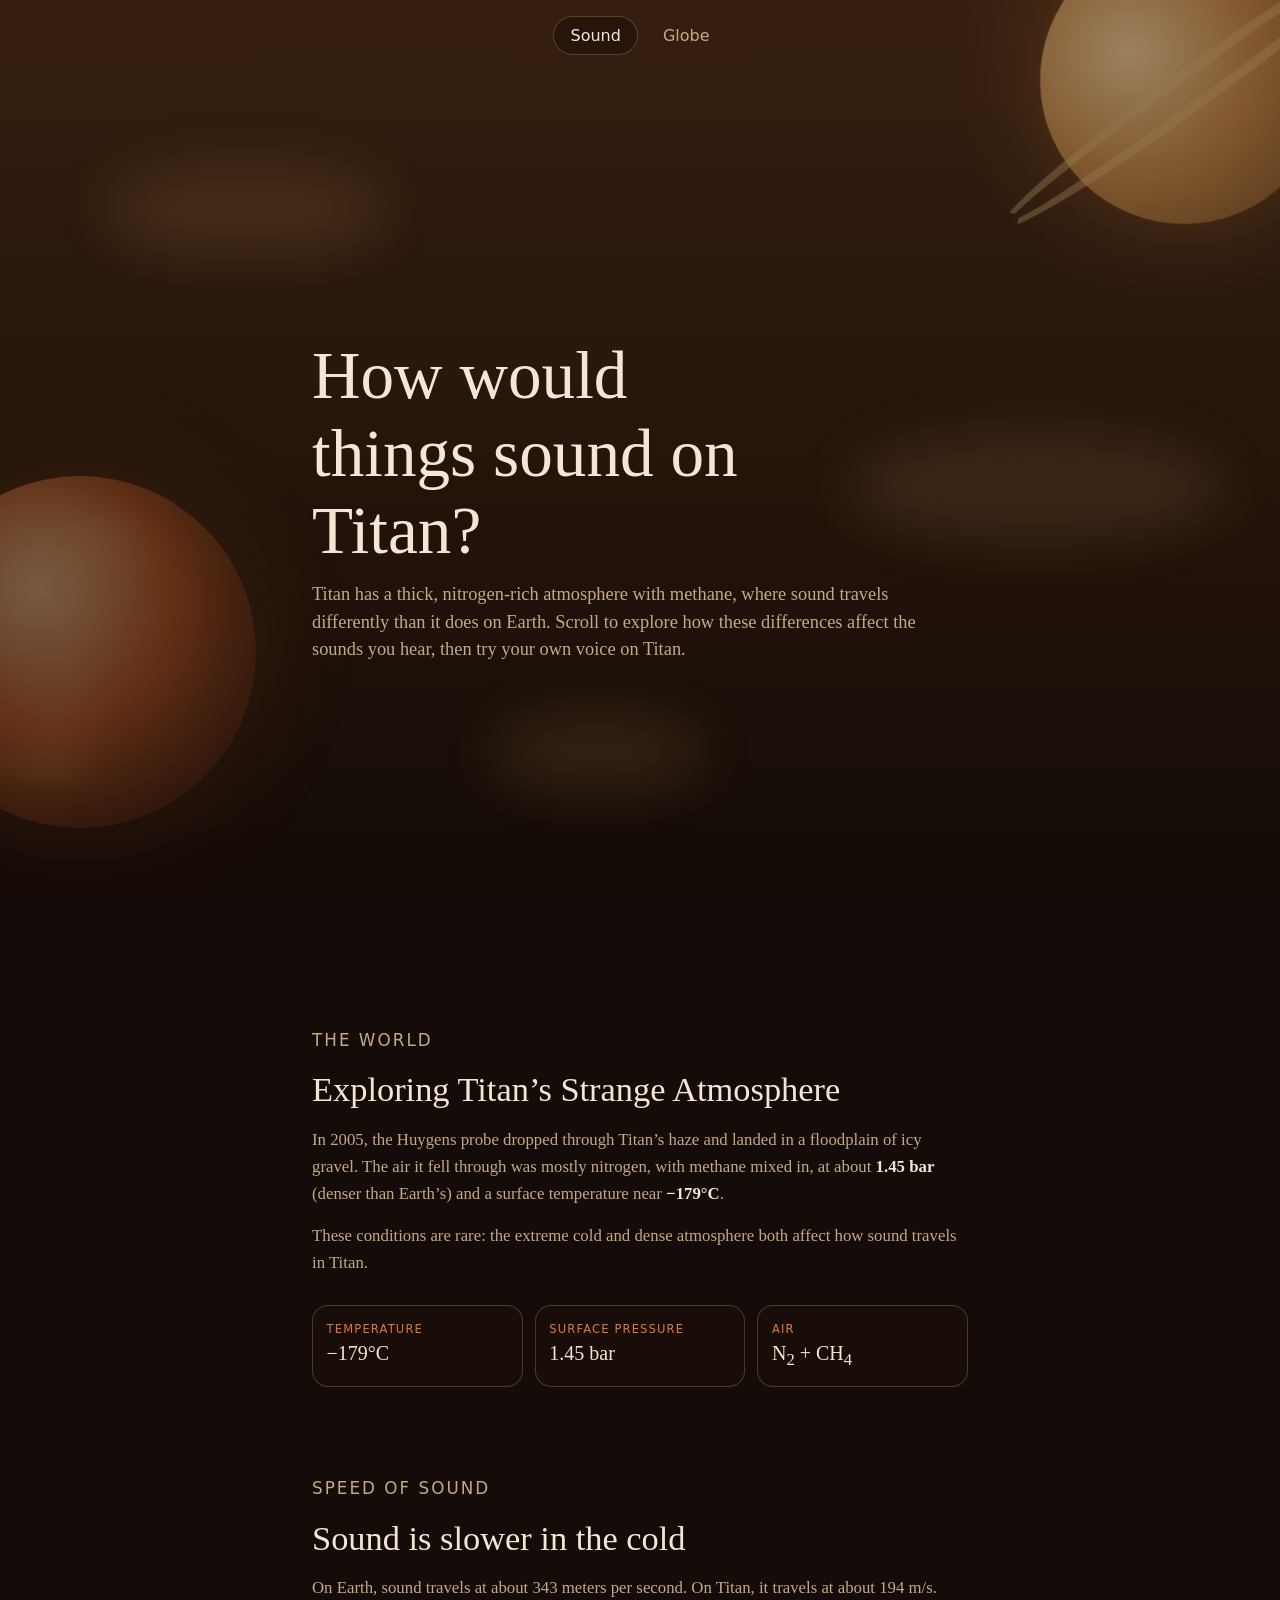
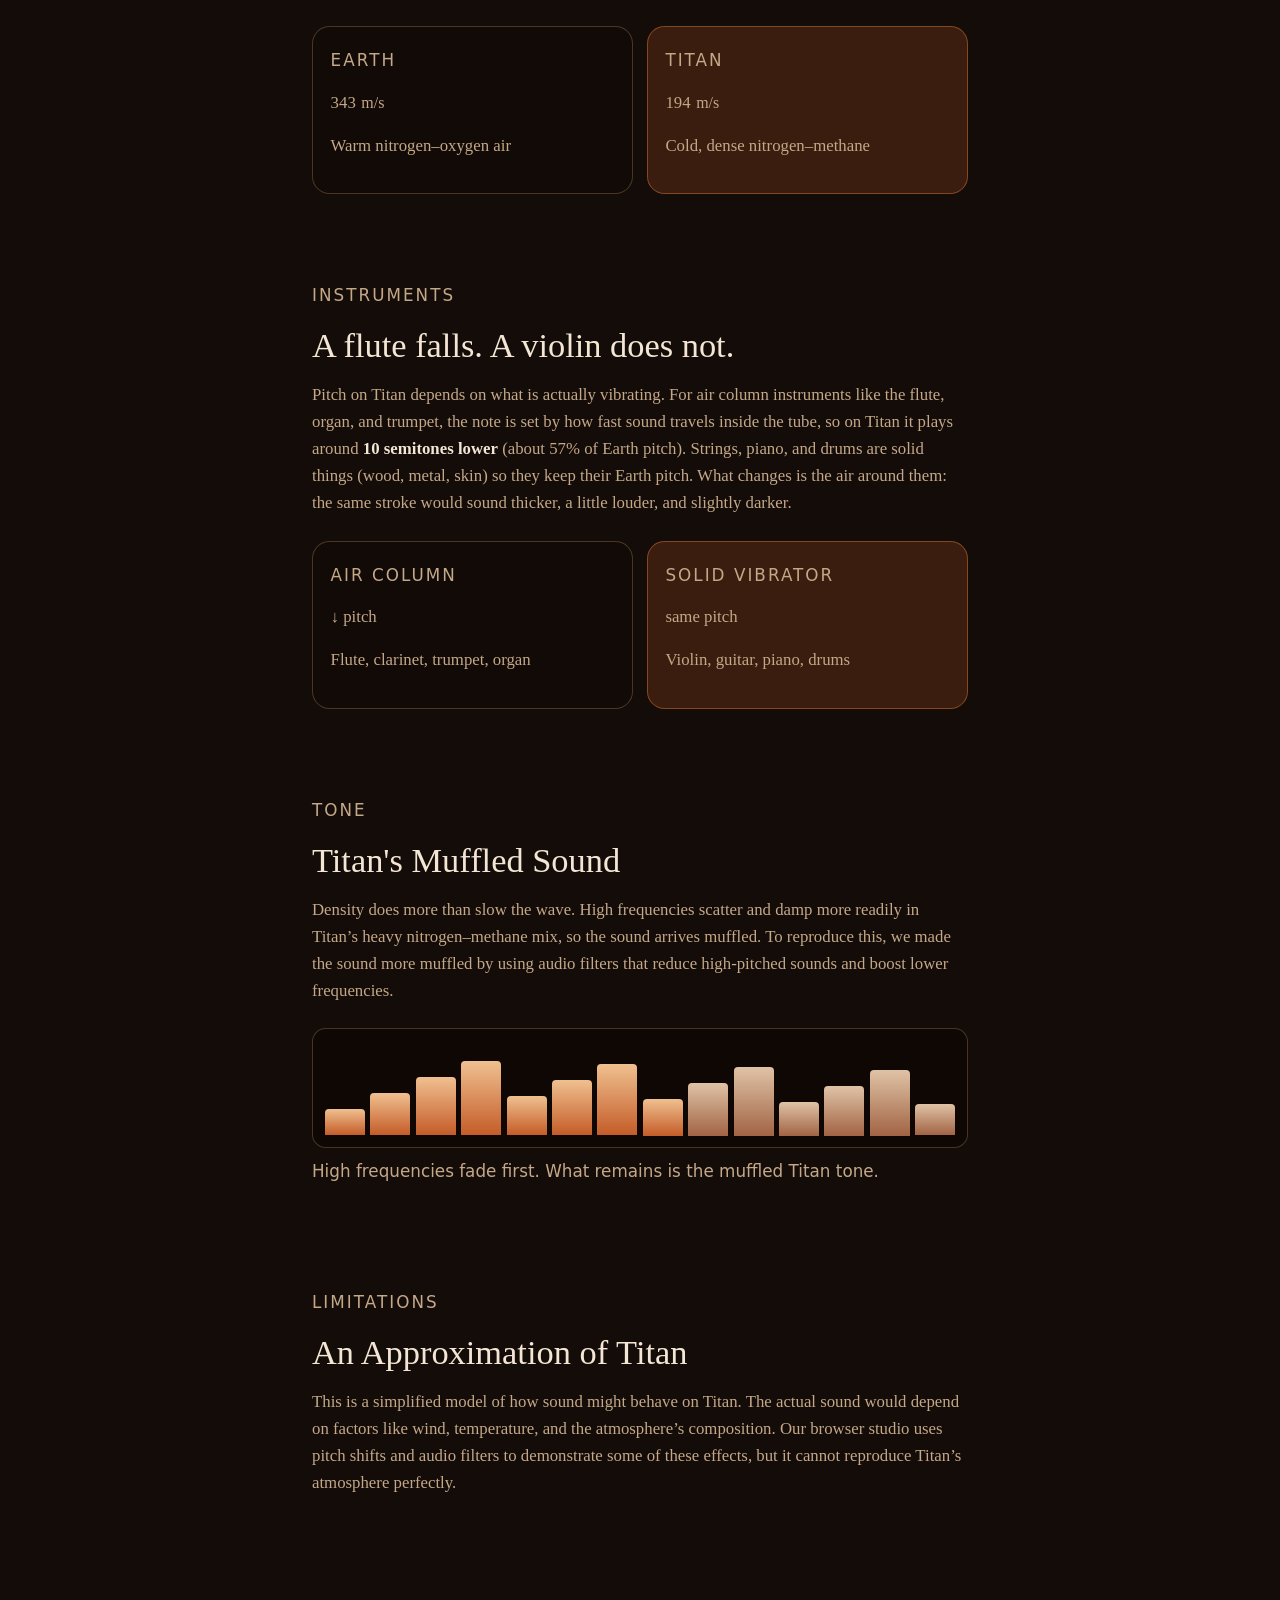
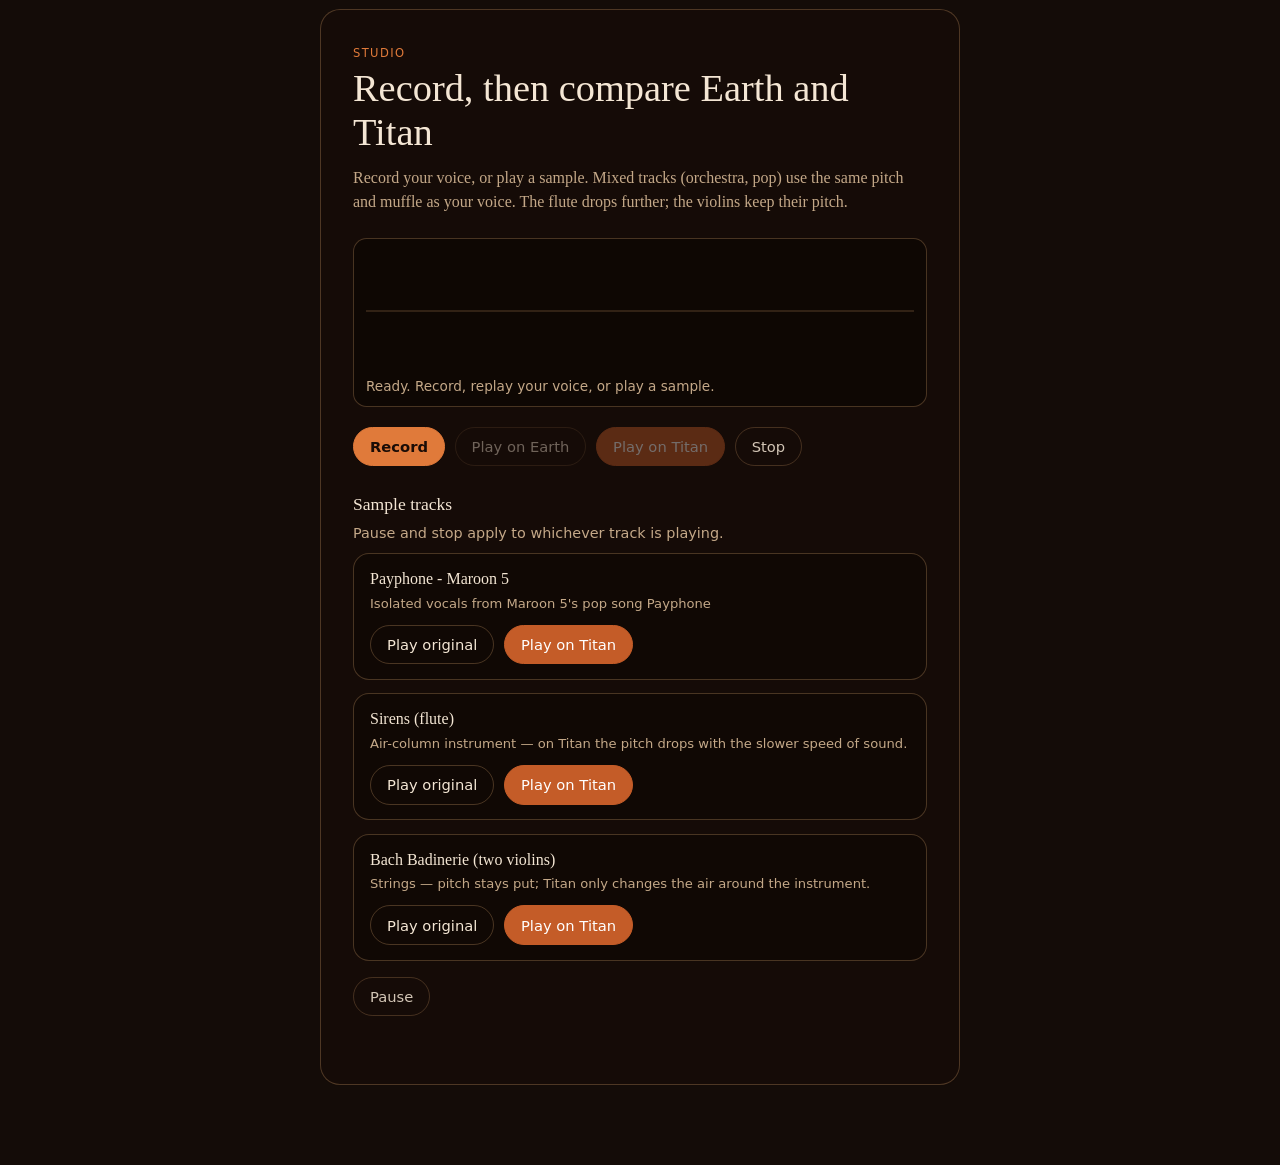
==== commit 54a600a7: "formatting change" ====
--- a/index.html
+++ b/index.html
@@ -9,7 +9,7 @@
   <body>
     <div class="scroll-progress" id="scrollProgress" aria-hidden="true"></div>
     <nav class="site-nav" aria-label="Main navigation">
-      <a class="nav-link" href="index.html" aria-current="page">Home</a>
+      <a class="nav-link" href="index.html" aria-current="page">Sound</a>
       <a class="nav-link" href="globe.html">Globe</a>
     </nav>
 
--- a/styles.css
+++ b/styles.css
@@ -74,18 +74,25 @@
   position: relative;
   z-index: 1;
   display: grid;
-  height: calc(100svh - 3.5rem);
-  place-items: center;
+  min-height: calc(100svh - 4rem);
+  place-items: start center;
   padding: 1rem 1.5rem;
-  overflow: hidden;
   text-align: center;
 }
 
 .globe-content {
+  display: flex;
+  width: 100%;
+  flex-direction: column;
+  align-items: center;
+  gap: 1.5rem;
+}
+
+.globe-stage {
   position: relative;
   display: flex;
   width: 100%;
-  height: 100%;
+  min-height: calc(100svh - 6rem);
   flex-direction: column;
   align-items: center;
 }
@@ -95,7 +102,11 @@
   z-index: 1;
   margin: 0 0 0.5rem;
   font-size: clamp(2.4rem, 8vw, 4rem);
-  font-weight: 500;
+  font-family: system-ui, sans-serif;
+  font-weight: 650;
+  letter-spacing: 0.045em;
+  color: #f2d6ae;
+  text-shadow: 0 2px 18px rgba(224, 122, 58, 0.32);
 }
 
 .globe-intro,
@@ -116,7 +127,7 @@
 
 .titan-globe {
   position: absolute;
-  top: 59%;
+  top: 51%;
   left: 50%;
   width: min(92vw, 84svh, 60rem);
   height: auto;
@@ -140,8 +151,305 @@
   position: relative;
   z-index: 1;
   margin: auto 0 0;
+  transform: translateY(0.75rem);
   font-family: system-ui, sans-serif;
   font-size: 0.82rem;
+}
+
+.globe-coordinates {
+  position: relative;
+  z-index: 1;
+  min-height: 2.8rem;
+  margin-top: 0.25rem;
+  transform: translateY(0.75rem);
+  font-family: system-ui, sans-serif;
+  font-size: 0.78rem;
+  line-height: 1.4;
+  color: var(--muted);
+}
+
+.globe-coordinates p {
+  margin: 0;
+}
+
+.globe-coordinates p + p {
+  color: var(--text);
+}
+
+.feature-category-toggle {
+  position: fixed;
+  z-index: 21;
+  top: 0.65rem;
+  left: 0.65rem;
+  padding: 0.35rem 0.6rem;
+  border: 1px solid var(--line);
+  border-radius: 999px;
+  background: rgba(22, 12, 8, 0.94);
+  color: var(--text);
+  font: 600 0.72rem system-ui, sans-serif;
+  opacity: 0.78;
+  cursor: pointer;
+  transition: opacity 140ms ease, background-color 140ms ease, border-color 140ms ease;
+}
+
+.feature-category-toggle:hover,
+.feature-category-toggle:focus-visible {
+  border-color: var(--accent);
+  background: rgba(224, 122, 58, 0.2);
+  opacity: 1;
+}
+
+.feature-category-toggle:focus-visible {
+  outline: 2px solid var(--accent);
+  outline-offset: 2px;
+}
+
+.feature-category-panel {
+  position: absolute;
+  z-index: 5;
+  top: 3.1rem;
+  left: 0;
+  width: min(17rem, 48vw);
+  max-height: calc(100svh - 8rem);
+  overflow-y: auto;
+  padding: 0.85rem;
+  border: 1px solid var(--line);
+  border-radius: 1rem;
+  background: rgba(22, 12, 8, 0.96);
+  box-shadow: 0 0.8rem 2rem rgba(0, 0, 0, 0.5);
+  text-align: left;
+  scrollbar-color: var(--accent) rgba(28, 16, 10, 0.75);
+}
+
+.feature-category-panel[hidden] {
+  display: none;
+}
+
+.feature-category-panel > .eyebrow {
+  margin: 0 0 0.4rem;
+}
+
+.feature-browser-status {
+  margin: 0;
+  color: var(--muted);
+  font-family: system-ui, sans-serif;
+  font-size: 0.82rem;
+  line-height: 1.5;
+}
+
+.feature-category-bulk-actions {
+  display: flex;
+  gap: 0.5rem;
+  margin-top: 0.65rem;
+}
+
+.feature-category-select-all {
+  width: 100%;
+  padding: 0.45rem 0.65rem;
+  border: 1px solid var(--line);
+  border-radius: 0.65rem;
+  background: rgba(224, 122, 58, 0.12);
+  color: var(--text);
+  font: 600 0.78rem system-ui, sans-serif;
+  text-align: left;
+  cursor: pointer;
+}
+
+.feature-category-select-all:hover,
+.feature-category-select-all:focus-visible {
+  border-color: var(--accent);
+  background: rgba(224, 122, 58, 0.22);
+}
+
+.feature-category-select-all:focus-visible {
+  outline: 2px solid var(--accent);
+  outline-offset: 2px;
+}
+
+.feature-category-list {
+  display: flex;
+  flex-direction: column;
+  gap: 0.5rem;
+  margin-top: 0.75rem;
+}
+
+.feature-category-button {
+  display: block;
+  width: 100%;
+  border: 1px solid var(--line);
+  border-left: 4px solid var(--category-color, var(--line));
+  border-radius: 0.7rem;
+  background: rgba(28, 16, 10, 0.75);
+  color: var(--muted);
+  font: inherit;
+  padding: 0.55rem 0.65rem;
+  font-family: system-ui, sans-serif;
+  font-size: 0.78rem;
+  line-height: 1.35;
+  cursor: pointer;
+  transition: background-color 140ms ease, border-color 140ms ease, color 140ms ease;
+  text-align: left;
+}
+
+.feature-category-description {
+  display: none;
+  margin-top: 0.55rem;
+  padding-top: 0.55rem;
+  border-top: 1px solid var(--line);
+  color: var(--muted);
+  font-size: 0.74rem;
+  font-weight: 400;
+  line-height: 1.45;
+  white-space: normal;
+}
+
+.feature-category-button:hover .feature-category-description,
+.feature-category-button:focus-visible .feature-category-description {
+  display: block;
+}
+
+.feature-category-button:hover,
+.feature-category-button[aria-pressed="true"],
+.feature-category-button:focus-visible {
+  border-color: var(--category-color, var(--accent));
+  background: rgba(224, 122, 58, 0.16);
+  color: var(--text);
+}
+
+.feature-category-button:focus-visible {
+  outline: 2px solid var(--accent);
+  outline-offset: 2px;
+}
+
+.globe-info {
+  position: absolute;
+  z-index: 3;
+  top: 50%;
+  left: 0;
+  right: auto;
+  width: min(22rem, calc(100% - 1.5rem));
+  max-height: calc(100% - 2rem);
+  overflow-y: auto;
+  padding: 1.35rem;
+  border: 1px solid var(--line);
+  border-radius: 1rem;
+  background: rgba(22, 12, 8, 0.96);
+  box-shadow: 0 1rem 3rem rgba(0, 0, 0, 0.5);
+  text-align: left;
+  transform: translateY(-50%);
+}
+
+.globe-info[hidden] {
+  display: none;
+}
+
+.globe-image-panel {
+  position: absolute;
+  z-index: 3;
+  top: 50%;
+  left: 0;
+  display: grid;
+  gap: 0.6rem;
+  margin: 0;
+  padding: 0.75rem;
+  border: 1px solid var(--line);
+  border-radius: 1rem;
+  background: rgba(22, 12, 8, 0.96);
+  box-shadow: 0 1rem 3rem rgba(0, 0, 0, 0.45);
+  transform: translateY(-50%);
+}
+
+.globe-image-panel-centered {
+  z-index: 7;
+}
+
+.globe-image-panel[hidden] {
+  display: none;
+}
+
+.globe-image-panel img {
+  display: block;
+  width: 100%;
+  max-height: 72svh;
+  border-radius: 0.55rem;
+  object-fit: contain;
+}
+
+.globe-image-panel figcaption {
+  color: var(--muted);
+  font-family: system-ui, sans-serif;
+  font-size: 0.68rem;
+  line-height: 1.4;
+  overflow-wrap: anywhere;
+}
+
+.globe-info-close {
+  position: absolute;
+  top: 0.55rem;
+  right: 0.65rem;
+  width: 2rem;
+  height: 2rem;
+  border: 1px solid var(--line);
+  border-radius: 50%;
+  background: transparent;
+  color: var(--text);
+  font: inherit;
+  font-size: 1.35rem;
+  line-height: 1;
+  cursor: pointer;
+}
+
+.globe-info h2 {
+  margin: 0 2rem 0.55rem 0;
+  font-size: 1.6rem;
+  font-weight: 500;
+}
+
+.globe-info > p:not(.eyebrow, .globe-info-source) {
+  margin: 0 0 1rem;
+  color: var(--muted);
+  font-size: 0.9rem;
+  line-height: 1.5;
+}
+
+.globe-info-facts {
+  display: grid;
+  gap: 0.6rem;
+  margin: 0;
+}
+
+.globe-info-facts div {
+  display: grid;
+  grid-template-columns: 6.5rem 1fr;
+  gap: 0.6rem;
+  font-size: 0.82rem;
+  line-height: 1.4;
+}
+
+.globe-info-facts dt {
+  color: var(--accent);
+}
+
+.globe-info-facts dd {
+  margin: 0;
+  color: var(--text);
+}
+
+.globe-info-source {
+  margin: 1rem 0 0;
+  color: var(--muted);
+  font-family: system-ui, sans-serif;
+  font-size: 0.7rem;
+  line-height: 1.45;
+}
+
+.globe-info-source a {
+  color: var(--text);
+  text-underline-offset: 0.15em;
+}
+
+.globe-info-source a:hover {
+  color: var(--accent);
 }
 
 .sky {
@@ -693,6 +1001,26 @@
 }
 
 @media (max-width: 600px) {
+  .globe-page {
+    padding-right: 1rem;
+    padding-left: 1rem;
+  }
+
+  .feature-category-panel {
+    width: min(16rem, 58vw);
+    padding: 0.65rem;
+  }
+
+  .globe-info {
+    width: min(22rem, calc(100% - 1rem));
+    padding: 1rem;
+  }
+
+  .globe-info-facts div {
+    grid-template-columns: 1fr;
+    gap: 0.1rem;
+  }
+
   .panel {
     margin: 1.5rem 1rem 3rem;
     padding: 1.5rem 1.15rem 1.75rem;
@@ -718,6 +1046,9 @@
   .cloud,
   .chevron,
   [data-reveal],
+  .feature-category-toggle,
+  .feature-category-select-all,
+  .feature-category-button,
   .chapter.is-in .spectrum span {
     animation: none;
     transition: none;
